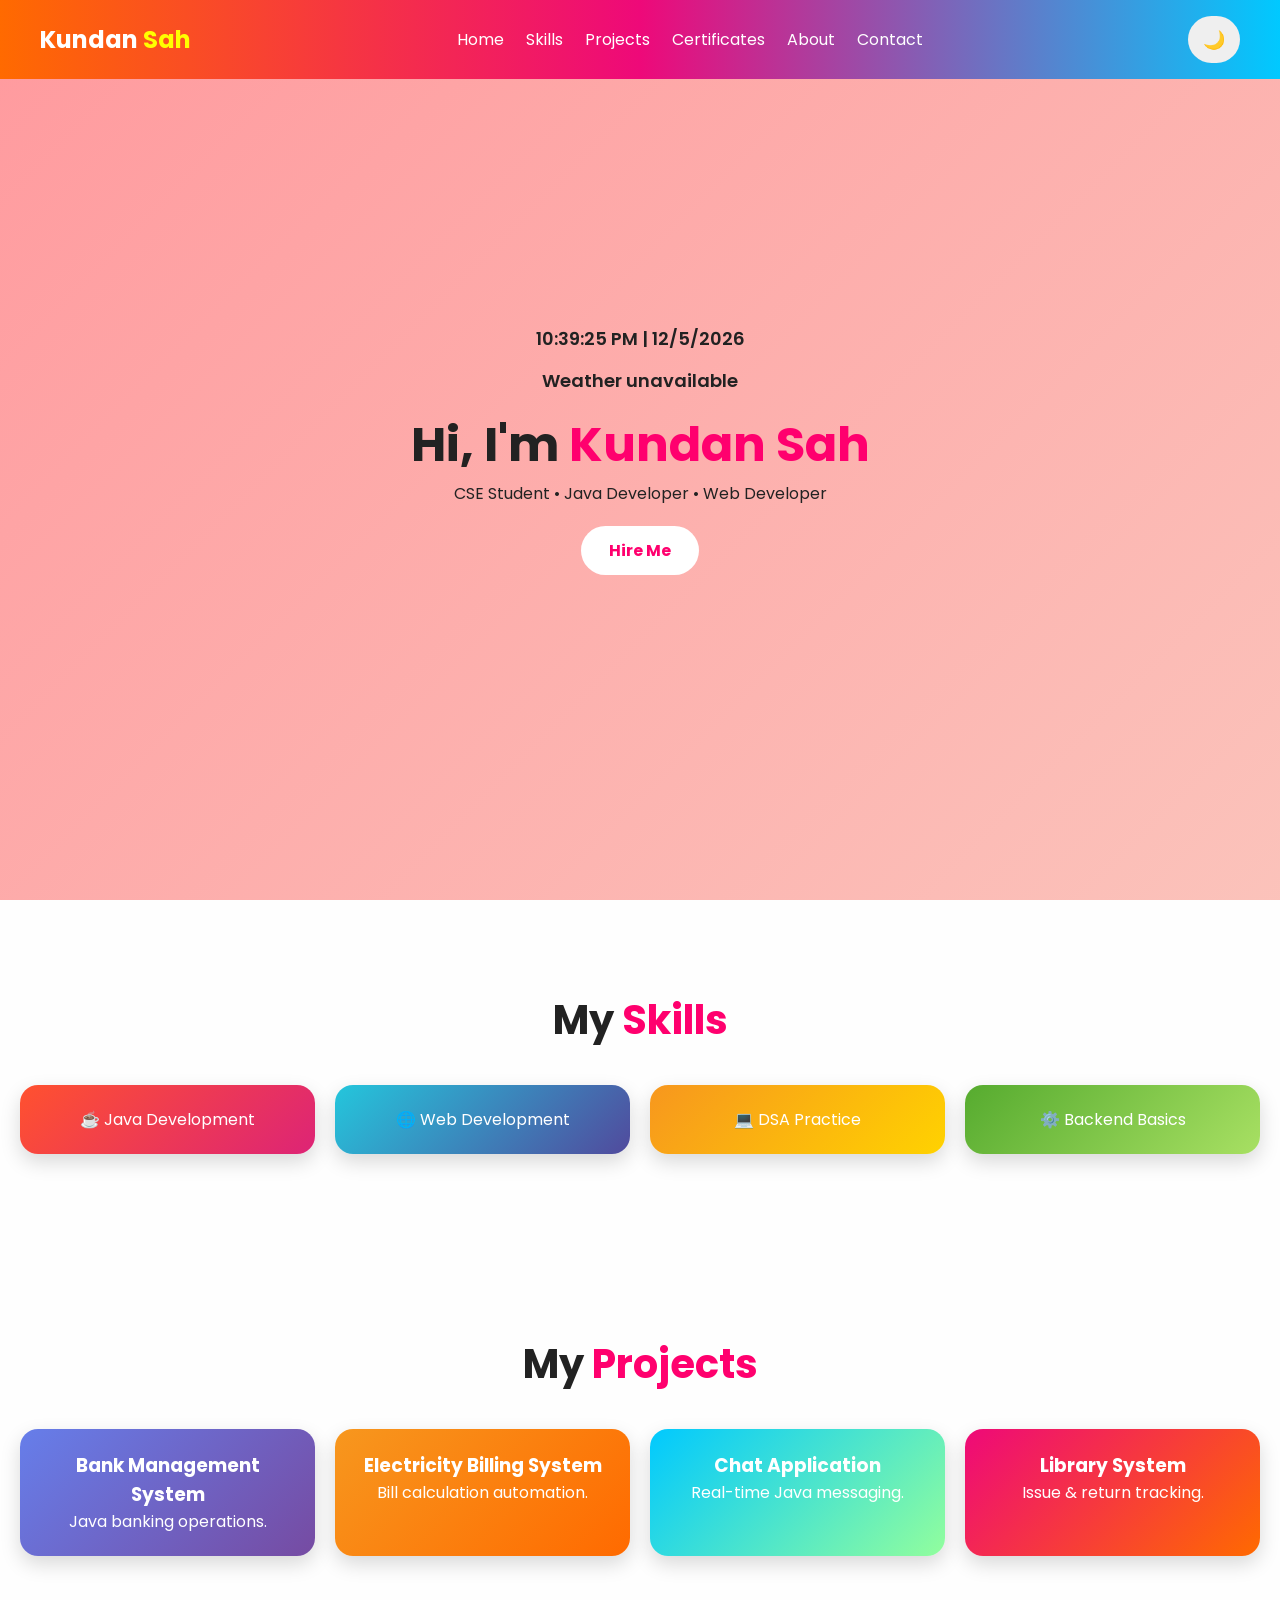
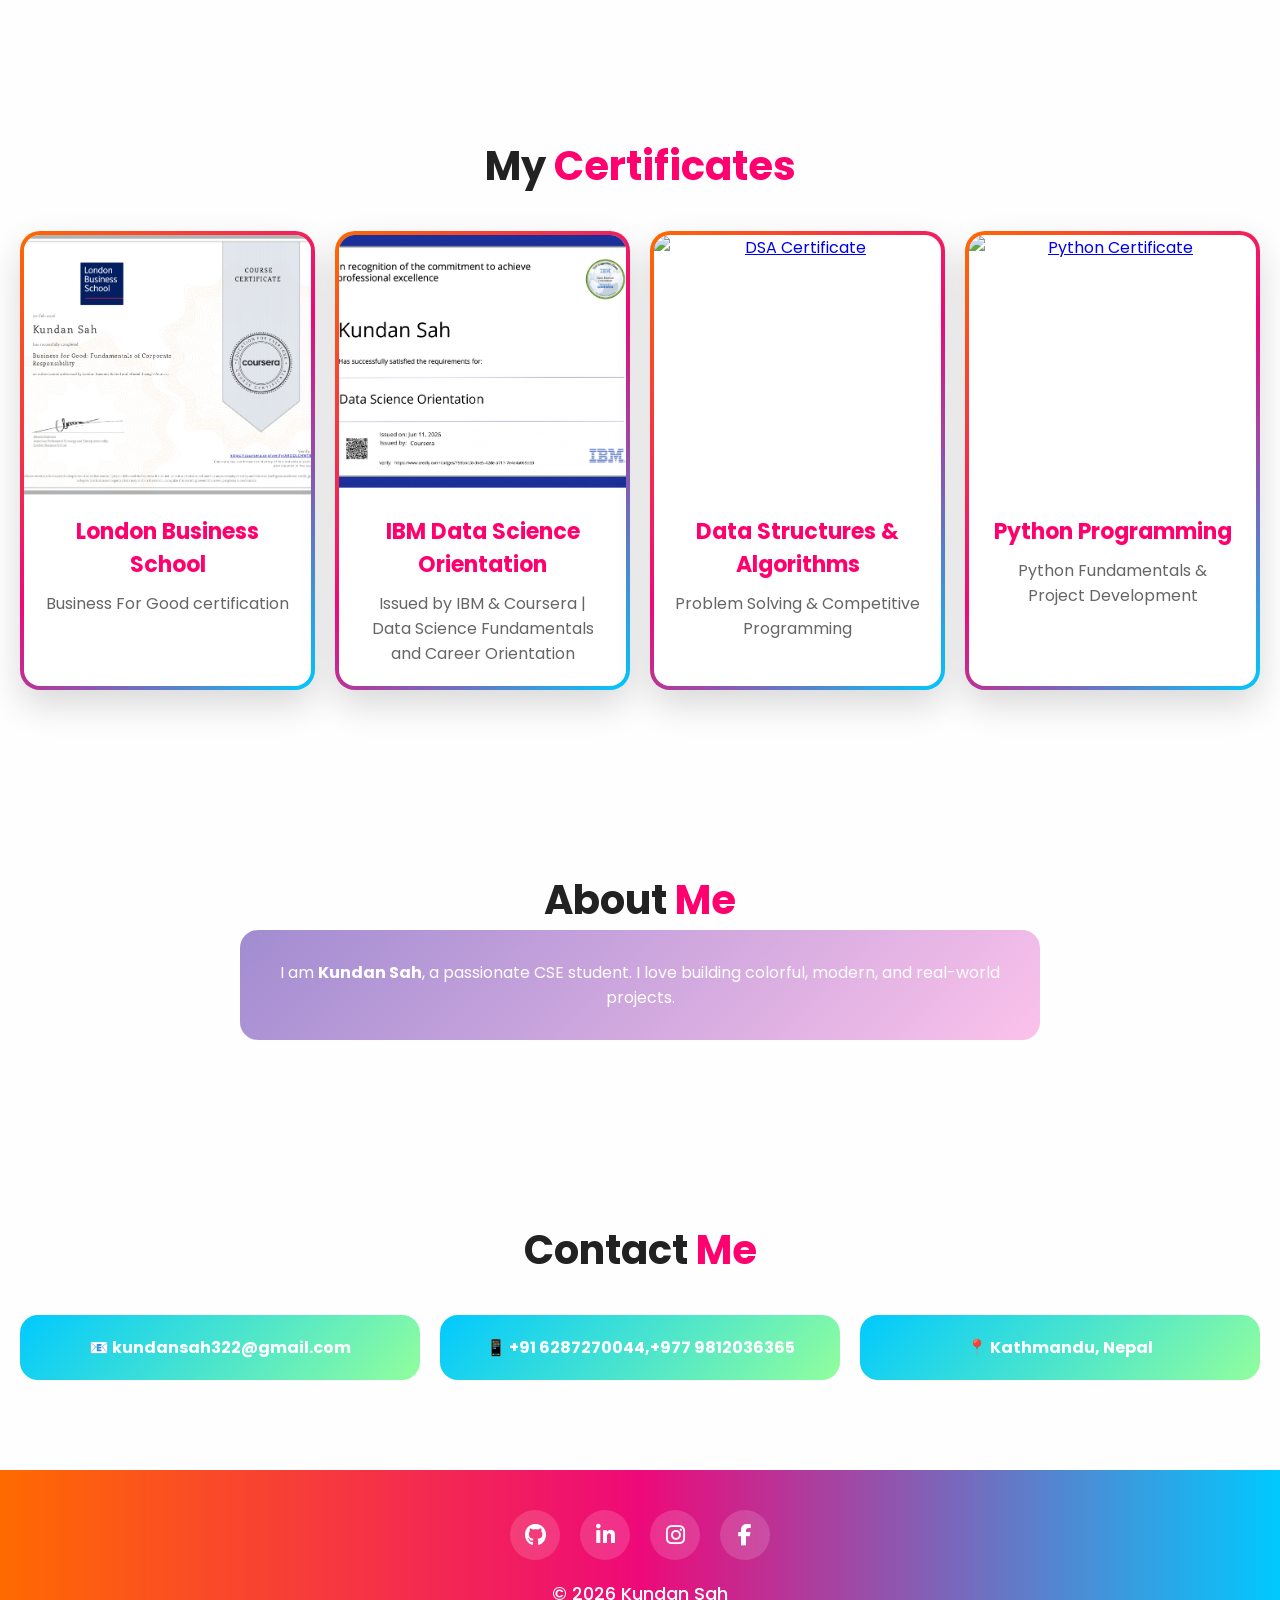
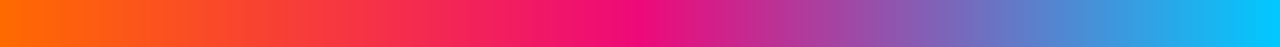
==== index.html @ c975c967 "Update index.html" ====
<!DOCTYPE html>
<html lang="en">
<head>
   <link rel="stylesheet"
href="https://cdnjs.cloudflare.com/ajax/libs/font-awesome/6.5.1/css/all.min.css">
<title>Kundan Sah | Portfolio</title>

<link rel="stylesheet" href="style.css">

<link href="https://fonts.googleapis.com/css2?family=Poppins:wght@300;400;600;700&display=swap" rel="stylesheet">
</head>

<body>

<header>

<nav>

<div class="logo">
Kundan <span>Sah</span>
</div>

<ul>

<li><a href="#home">Home</a></li>
<li><a href="#skills">Skills</a></li>
<li><a href="#projects">Projects</a></li>
<li><a href="#certificates">Certificates</a></li>
<li><a href="#about">About</a></li>
<li><a href="#contact">Contact</a></li>

</ul>

<button id="themeToggle">🌙</button>

</nav>

</header>

<section class="hero" id="home">

<div class="hero-box">

<p id="clock"></p>

<p id="weather">Loading weather...</p>

<h1>Hi, I'm <span>Kundan Sah</span></h1>

<p>CSE Student • Java Developer • Web Developer</p>

<a href="#contact" class="btn">Hire Me</a>

</div>

</section>

<section id="skills">

<h2 class="title">
My <span>Skills</span>
</h2>

<div class="grid">

<div class="card c1">
☕ Java Development
</div>

<div class="card c2">
🌐 Web Development
</div>

<div class="card c3">
💻 DSA Practice
</div>

<div class="card c4">
⚙️ Backend Basics
</div>

</div>

</section>

<section id="projects">

<h2 class="title">
My <span>Projects</span>
</h2>

<div class="grid">

<div class="card p1">
<h3>Bank Management System</h3>
<p>Java banking operations.</p>
</div>

<div class="card p2">
<h3>Electricity Billing System</h3>
<p>Bill calculation automation.</p>
</div>

<div class="card p3">
<h3>Chat Application</h3>
<p>Real-time Java messaging.</p>
</div>

<div class="card p4">
<h3>Library System</h3>
<p>Issue & return tracking.</p>
</div>

</div>

</section>
<!-- CERTIFICATES -->

<section id="certificates">

    <h2 class="title">
        My <span>Certificates</span>
    </h2>

    <div class="grid">

        <div class="certificate-card">
            <a href="Business.jpg" target="_blank">
                <img src="Business.jpg" alt="Coursera Certificate">
            </a>

            <div class="certificate-info">
                <h3>London Business School</h3>
                <p>Business For Good certification</p>
            </div>
        </div>

       <div class="certificate-card">
    <a href="IBMDesign.jpg" target="_blank">
        <img src="IBMDesign.jpg" alt="IBM Data Science Orientation Certificate">
    </a>

    <div class="certificate-info">
        <h3>IBM Data Science Orientation</h3>
        <p>Issued by IBM & Coursera | Data Science Fundamentals and Career Orientation</p>
    </div>
</div>

        <div class="certificate-card">
            <a href="images/dsa-certificate.jpg" target="_blank">
                <img src="images/dsa-certificate.jpg" alt="DSA Certificate">
            </a>

            <div class="certificate-info">
                <h3>Data Structures & Algorithms</h3>
                <p>Problem Solving & Competitive Programming</p>
            </div>
        </div>

        <div class="certificate-card">
            <a href="images/python-certificate.jpg" target="_blank">
                <img src="images/python-certificate.jpg" alt="Python Certificate">
            </a>

            <div class="certificate-info">
                <h3>Python Programming</h3>
                <p>Python Fundamentals & Project Development</p>
            </div>
        </div>

    </div>

</section>

<section id="about">

<h2 class="title">
About <span>Me</span>
</h2>

<div class="about-box">

<p>

I am <b>Kundan Sah</b>, a passionate CSE student.

I love building colorful, modern, and real-world projects.

</p>

</div>

</section>

<section id="contact">

<h2 class="title">
Contact <span>Me</span>
</h2>

<div class="grid">

<div class="contact">
📧 kundansah322@gmail.com
</div>

<div class="contact">
📱 +91 6287270044,+977 9812036365
</div>

<div class="contact">
📍 Kathmandu, Nepal
</div>

</div>

</section>
<footer>

    <div class="footer-social">

        <a href="https://github.com/kundansah322" target="_blank">
            <i class="fab fa-github"></i>
        </a>

        <a href="https://www.linkedin.com/in/kundan-sah-74170b344?utm_source=share_via&utm_content=profile&utm_medium=member_android" target="_blank">
            <i class="fab fa-linkedin-in"></i>
        </a>

        <a href="https://www.instagram.com/kundan.sahh?igsh=MWd3ZDlkMjM3ejlvdg==" target="_blank">
            <i class="fab fa-instagram"></i>
        </a>

        <a href="https://www.facebook.com/share/1CZFePq1vY/" target="_blank">
            <i class="fab fa-facebook-f"></i>
        </a>

    </div>

    <p>© 2026 Kundan Sah</p>

</footer>

<script src="script.js"></script>

</body>
</html>
---- style.css ----
*{
margin:0;
padding:0;
box-sizing:border-box;
font-family:'Poppins',sans-serif;
}

body{
background:#fefefe;
color:#222;
transition:.4s;
}

/* DARK MODE */

body.dark{

background:#121212;
color:white;

}

/* NAV */

header{

position:fixed;
width:100%;
z-index:1000;

background:linear-gradient(90deg,#ff6a00,#ee0979,#00c9ff);

}

nav{

display:flex;
justify-content:space-between;
align-items:center;
padding:16px 40px;

}

.logo{

color:white;
font-size:24px;
font-weight:700;

}

.logo span{

color:yellow;

}

nav ul{

display:flex;
list-style:none;
gap:22px;

}

nav a{

color:white;
text-decoration:none;

}

#themeToggle{

padding:10px 15px;
border:none;
border-radius:30px;
cursor:pointer;
font-size:18px;

}

/* HERO */

.hero{

height:100vh;

display:flex;
justify-content:center;
align-items:center;
text-align:center;

background:linear-gradient(
135deg,
#ff9a9e,
#fad0c4,
#a1c4fd,
#c2e9fb
);

background-size:400% 400%;

animation:gradient 8s ease infinite;

}

@keyframes gradient{

0%{background-position:0% 50%;}
50%{background-position:100% 50%;}
100%{background-position:0% 50%;}

}

.hero-box h1{

font-size:3rem;

}

.hero-box span{

color:#ff006e;

}

#clock,#weather{

font-size:18px;
margin-bottom:15px;
font-weight:600;

}

.btn{

display:inline-block;

margin-top:20px;

padding:12px 28px;

background:white;

color:#ff006e;

border-radius:40px;

text-decoration:none;

font-weight:700;

}

/* SECTIONS */

section{

padding:90px 20px;
text-align:center;

}

.title{

font-size:2.5rem;

}

.title span{

color:#ff006e;

}

/* GRID */

.grid{

display:grid;

grid-template-columns:
repeat(auto-fit,minmax(220px,1fr));

gap:20px;

margin-top:35px;

}

.card{

padding:22px;

border-radius:18px;

color:white;

transition:.3s;

box-shadow:0 8px 20px rgba(0,0,0,.15);

}

.card:hover{

transform:translateY(-10px);

}

/* COLORS */

.c1{
background:linear-gradient(135deg,#ff512f,#dd2476);
}

.c2{
background:linear-gradient(135deg,#24c6dc,#514a9d);
}

.c3{
background:linear-gradient(135deg,#f7971e,#ffd200);
}

.c4{
background:linear-gradient(135deg,#56ab2f,#a8e063);
}

.p1{
background:linear-gradient(135deg,#667eea,#764ba2);
}

.p2{
background:linear-gradient(135deg,#f7971e,#ff6a00);
}

.p3{
background:linear-gradient(135deg,#00c9ff,#92fe9d);
}

.p4{
background:linear-gradient(135deg,#ee0979,#ff6a00);
}

.about-box{

background:linear-gradient(135deg,#a18cd1,#fbc2eb);

padding:30px;

border-radius:18px;

max-width:800px;

margin:auto;

color:white;

}

.contact{

background:linear-gradient(135deg,#00c9ff,#92fe9d);

padding:20px;

border-radius:18px;

color:white;

font-weight:700;

}

footer{

background:linear-gradient(90deg,#ff6a00,#ee0979,#00c9ff);

padding:22px;

color:white;

}
.social-links{
    display:flex;
    justify-content:center;
    align-items:center;
    gap:20px;
    margin-top:40px;
}

.social-links a{
    width:60px;
    height:60px;
    border-radius:50%;
    display:flex;
    align-items:center;
    justify-content:center;
    text-decoration:none;
    color:white;
    font-size:24px;
    transition:0.4s;
    box-shadow:0 5px 15px rgba(0,0,0,0.2);
}

.github{
    background:#24292e;
}

.linkedin{
    background:#0077b5;
}

.instagram{
    background:linear-gradient(
    45deg,
    #f09433,
    #e6683c,
    #dc2743,
    #cc2366,
    #bc1888
    );
}

.facebook{
    background:#1877f2;
}

.social-links a:hover{
    transform:translateY(-8px) scale(1.1);
    box-shadow:0 10px 25px rgba(0,0,0,0.3);
}footer{
    background:linear-gradient(
    90deg,
    #ff6a00,
    #ee0979,
    #00c9ff
    );

    padding:40px 20px;
    text-align:center;
    color:white;
}

.footer-social{
    display:flex;
    justify-content:center;
    align-items:center;
    gap:20px;
    margin-bottom:20px;
}

.footer-social a{
    width:50px;
    height:50px;
    border-radius:50%;
    background:rgba(255,255,255,0.15);

    display:flex;
    justify-content:center;
    align-items:center;

    color:white;
    font-size:22px;
    text-decoration:none;

    transition:0.4s ease;
}

.footer-social a:hover{
    transform:translateY(-8px) scale(1.1);
    background:white;
    color:#ff006e;
}

footer p{
    font-size:18px;
    font-weight:500;
}/* CERTIFICATES */

/* CERTIFICATES */

.certificate-card{
    background:white;
    border-radius:20px;
    overflow:hidden;
    box-shadow:0 15px 35px rgba(0,0,0,0.15);
    transition:0.4s;
    border:4px solid transparent;
    background-image:
    linear-gradient(white,white),
    linear-gradient(135deg,#ff6a00,#ee0979,#00c9ff);
    background-origin:border-box;
    background-clip:padding-box,border-box;
}

body.dark .certificate-card{
    background:#1e1e1e;
}

.certificate-card:hover{
    transform:translateY(-12px) scale(1.02);
    box-shadow:0 25px 50px rgba(0,0,0,0.25);
}

.certificate-card img{
    width:100%;
    height:260px;
    object-fit:cover;
    display:block;
    transition:.4s;
}

.certificate-card:hover img{
    transform:scale(1.05);
}

.certificate-info{
    padding:20px;
    text-align:center;
}

.certificate-info h3{
    color:#ff006e;
    margin-bottom:10px;
    font-size:22px;
}

.certificate-info p{
    color:#666;
}

body.dark .certificate-info p{
    color:#ddd;
}
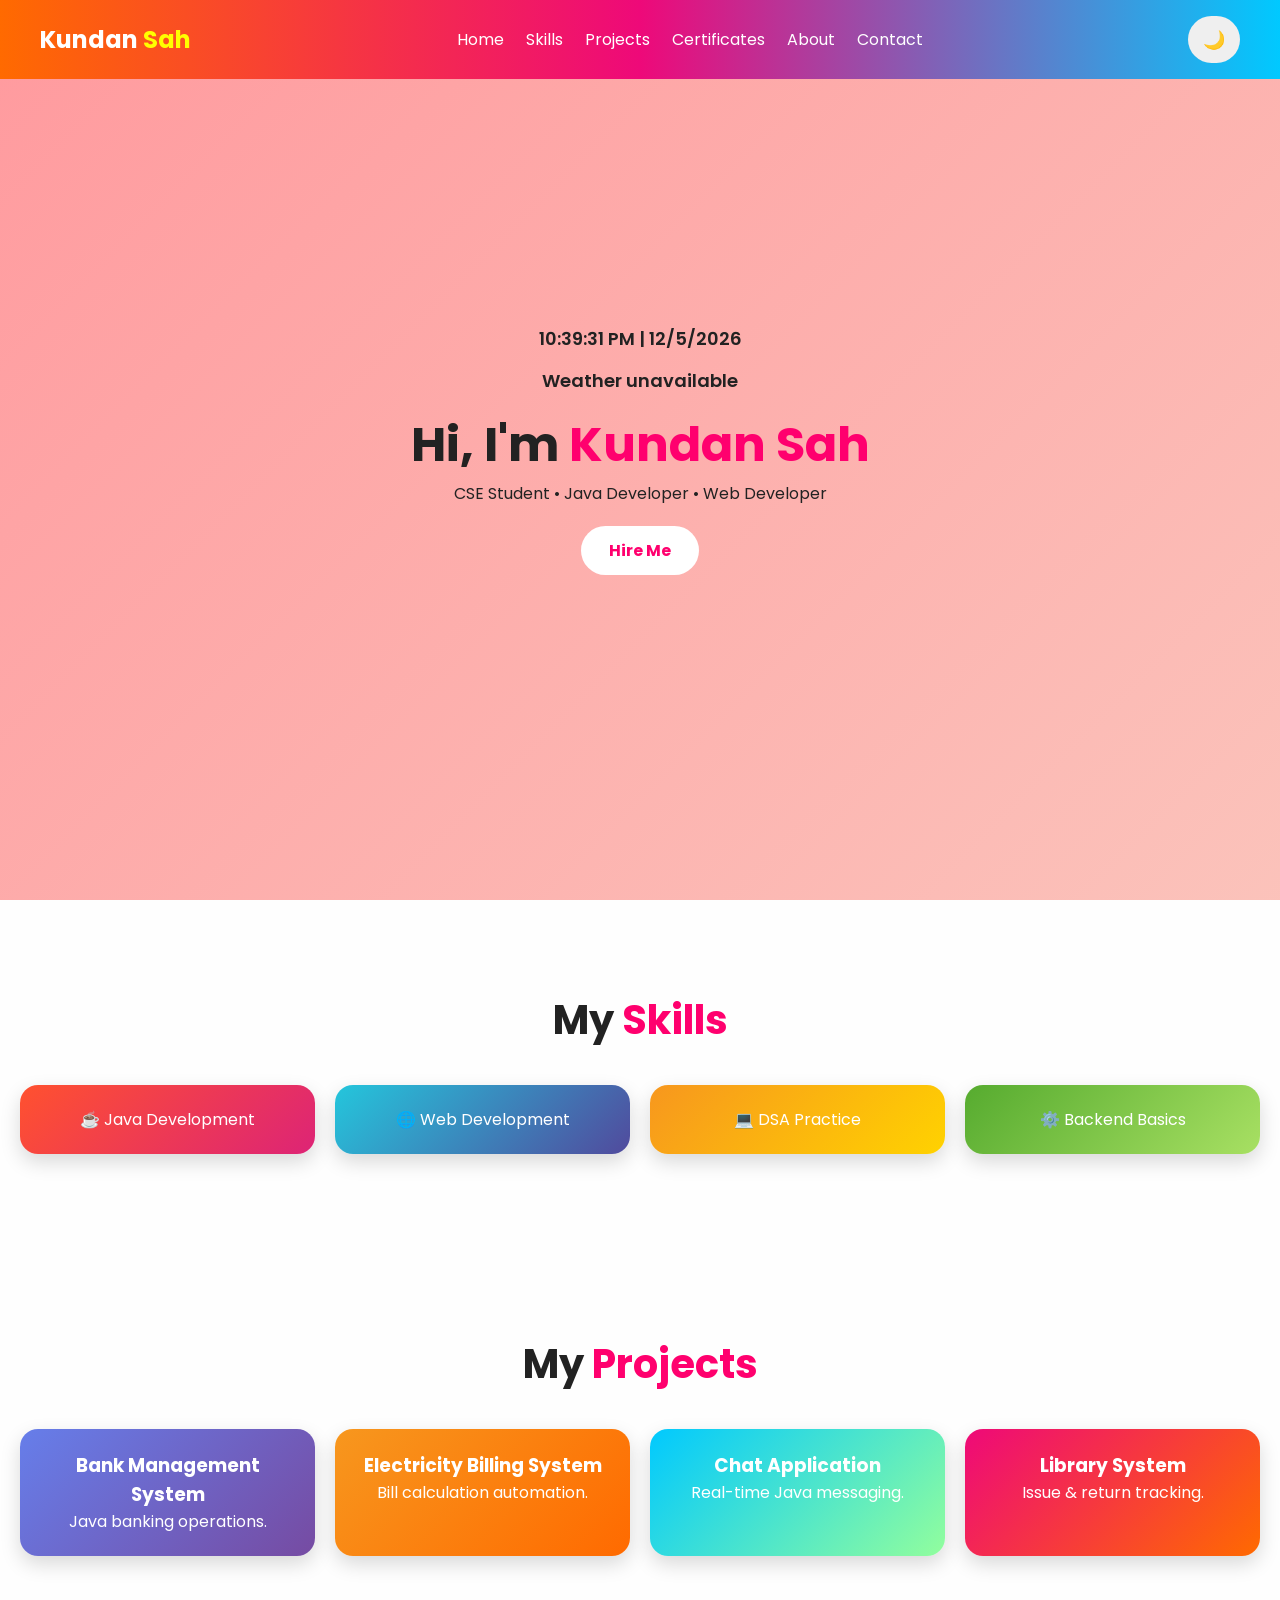
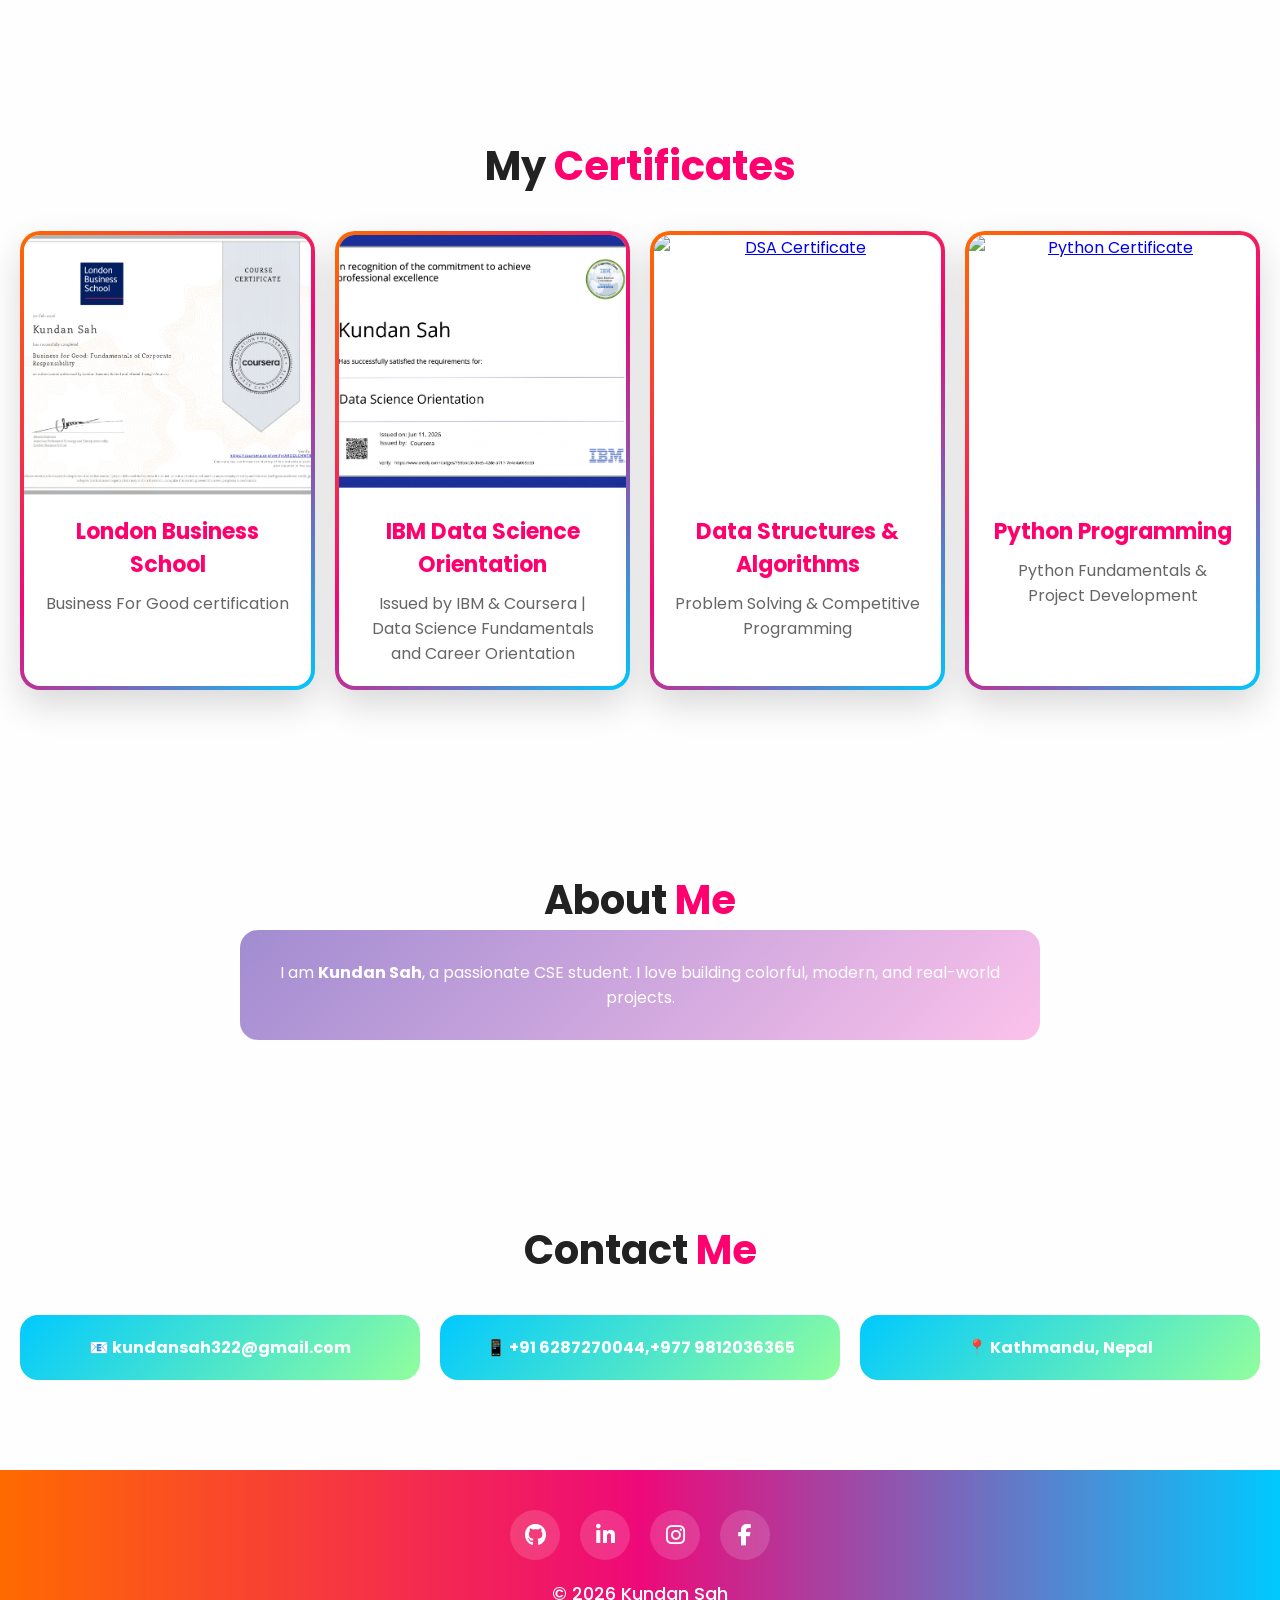
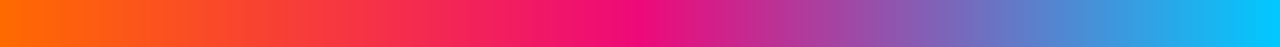
==== commit f62922f2: "Update index.html" ====
--- a/index.html
+++ b/index.html
@@ -219,7 +219,7 @@
 
     <div class="footer-social">
 
-        <a href="https://github.com/kundansah322" target="_blank">
+        <a href="https://github.com/" target="_blank">
             <i class="fab fa-github"></i>
         </a>
 
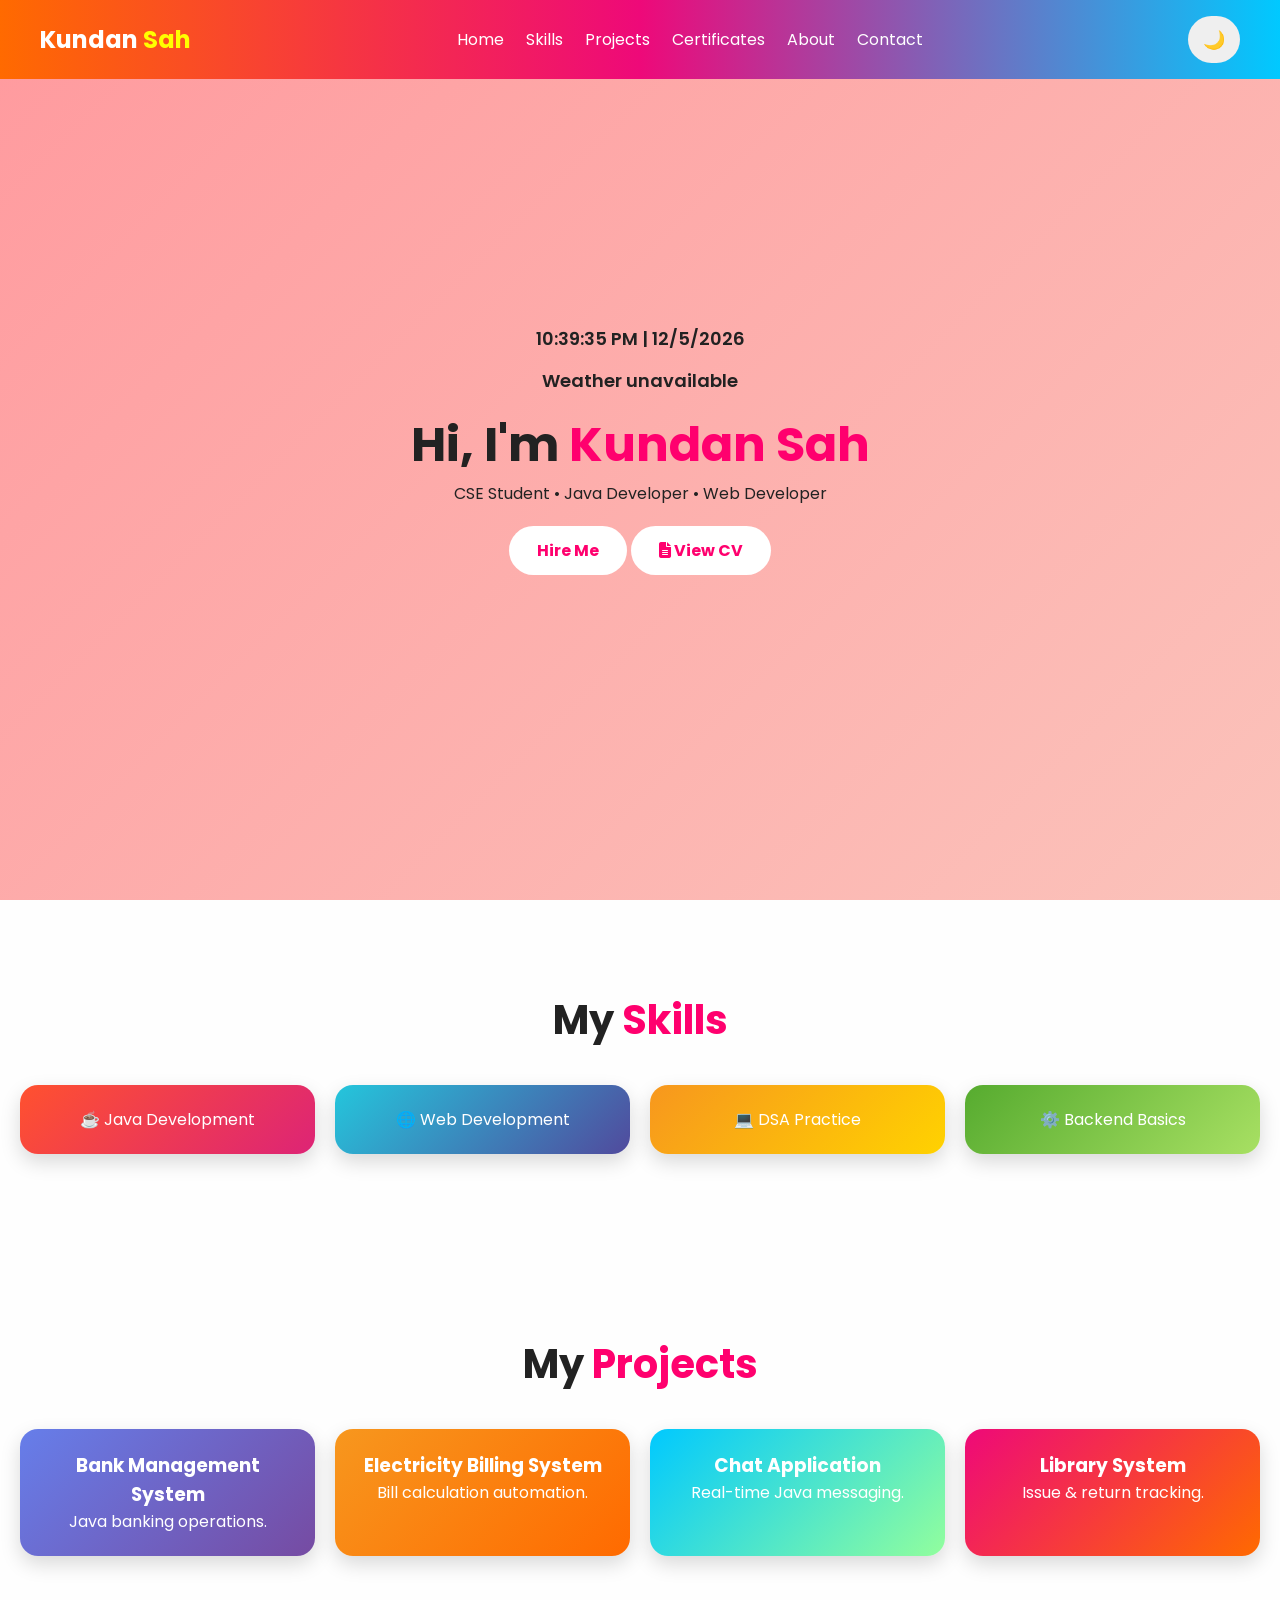
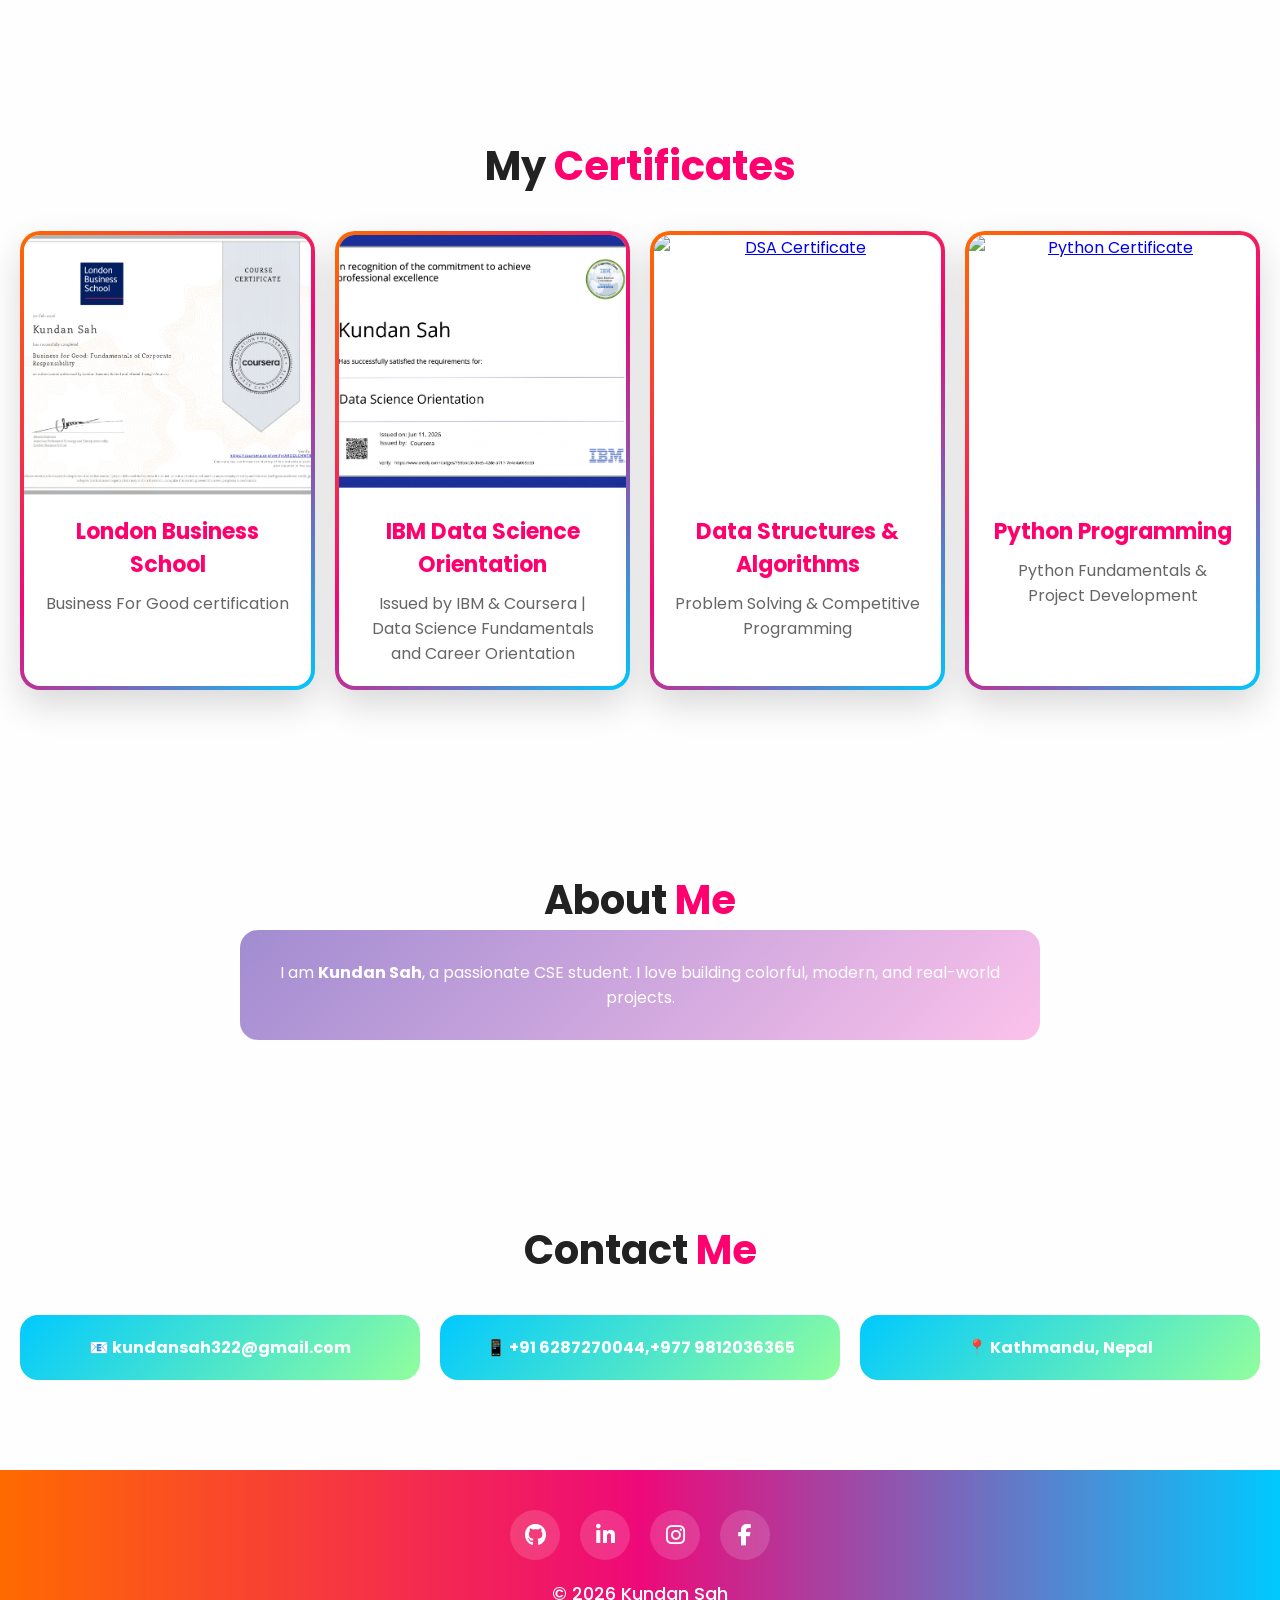
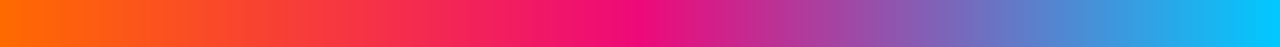
==== commit 2d92272f: "Update index.html" ====
--- a/index.html
+++ b/index.html
@@ -49,7 +49,13 @@
 
 <p>CSE Student • Java Developer • Web Developer</p>
 
-<a href="#contact" class="btn">Hire Me</a>
+<div class="hero-buttons">
+    <a href="#contact" class="btn">Hire Me</a>
+
+    <a href="Kundan_Sah_CV.pdf" target="_blank" class="btn btn-outline">
+        <i class="fas fa-file-alt"></i> View CV
+    </a>
+</div>
 
 </div>
 
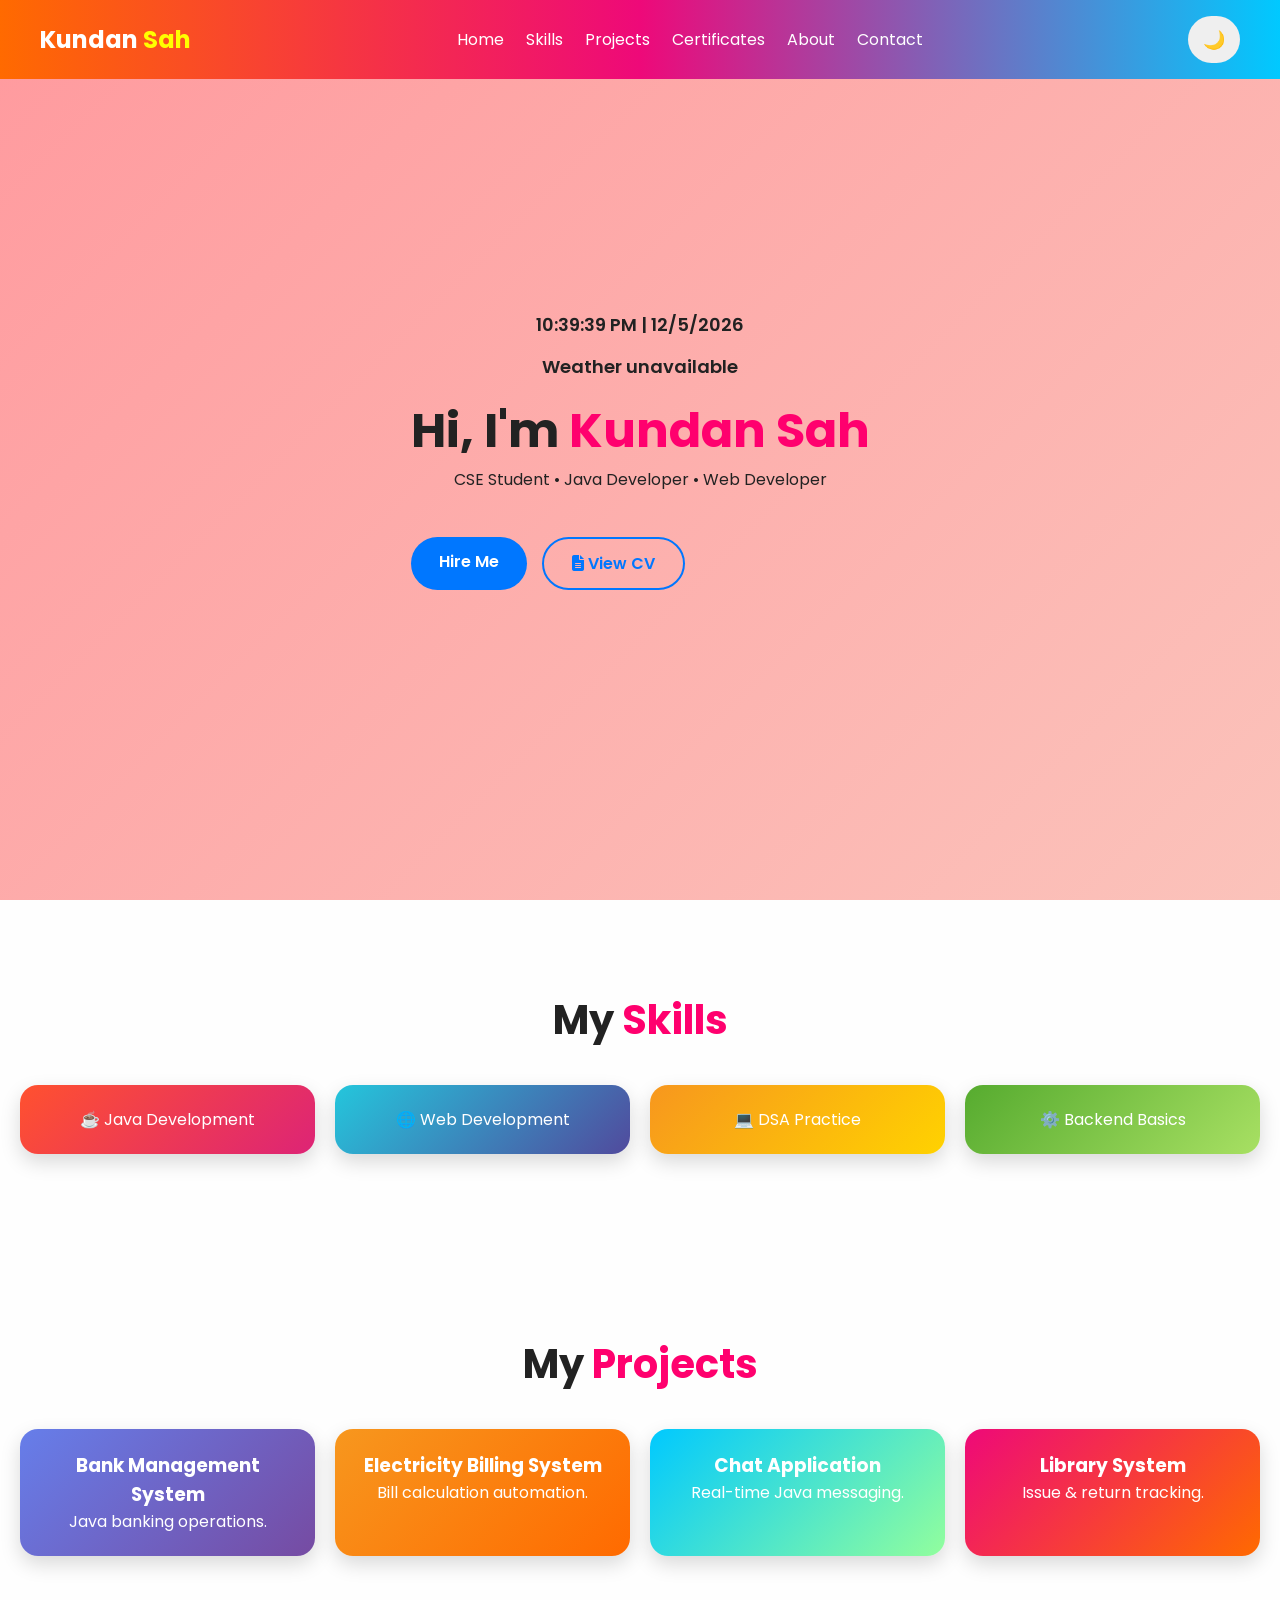
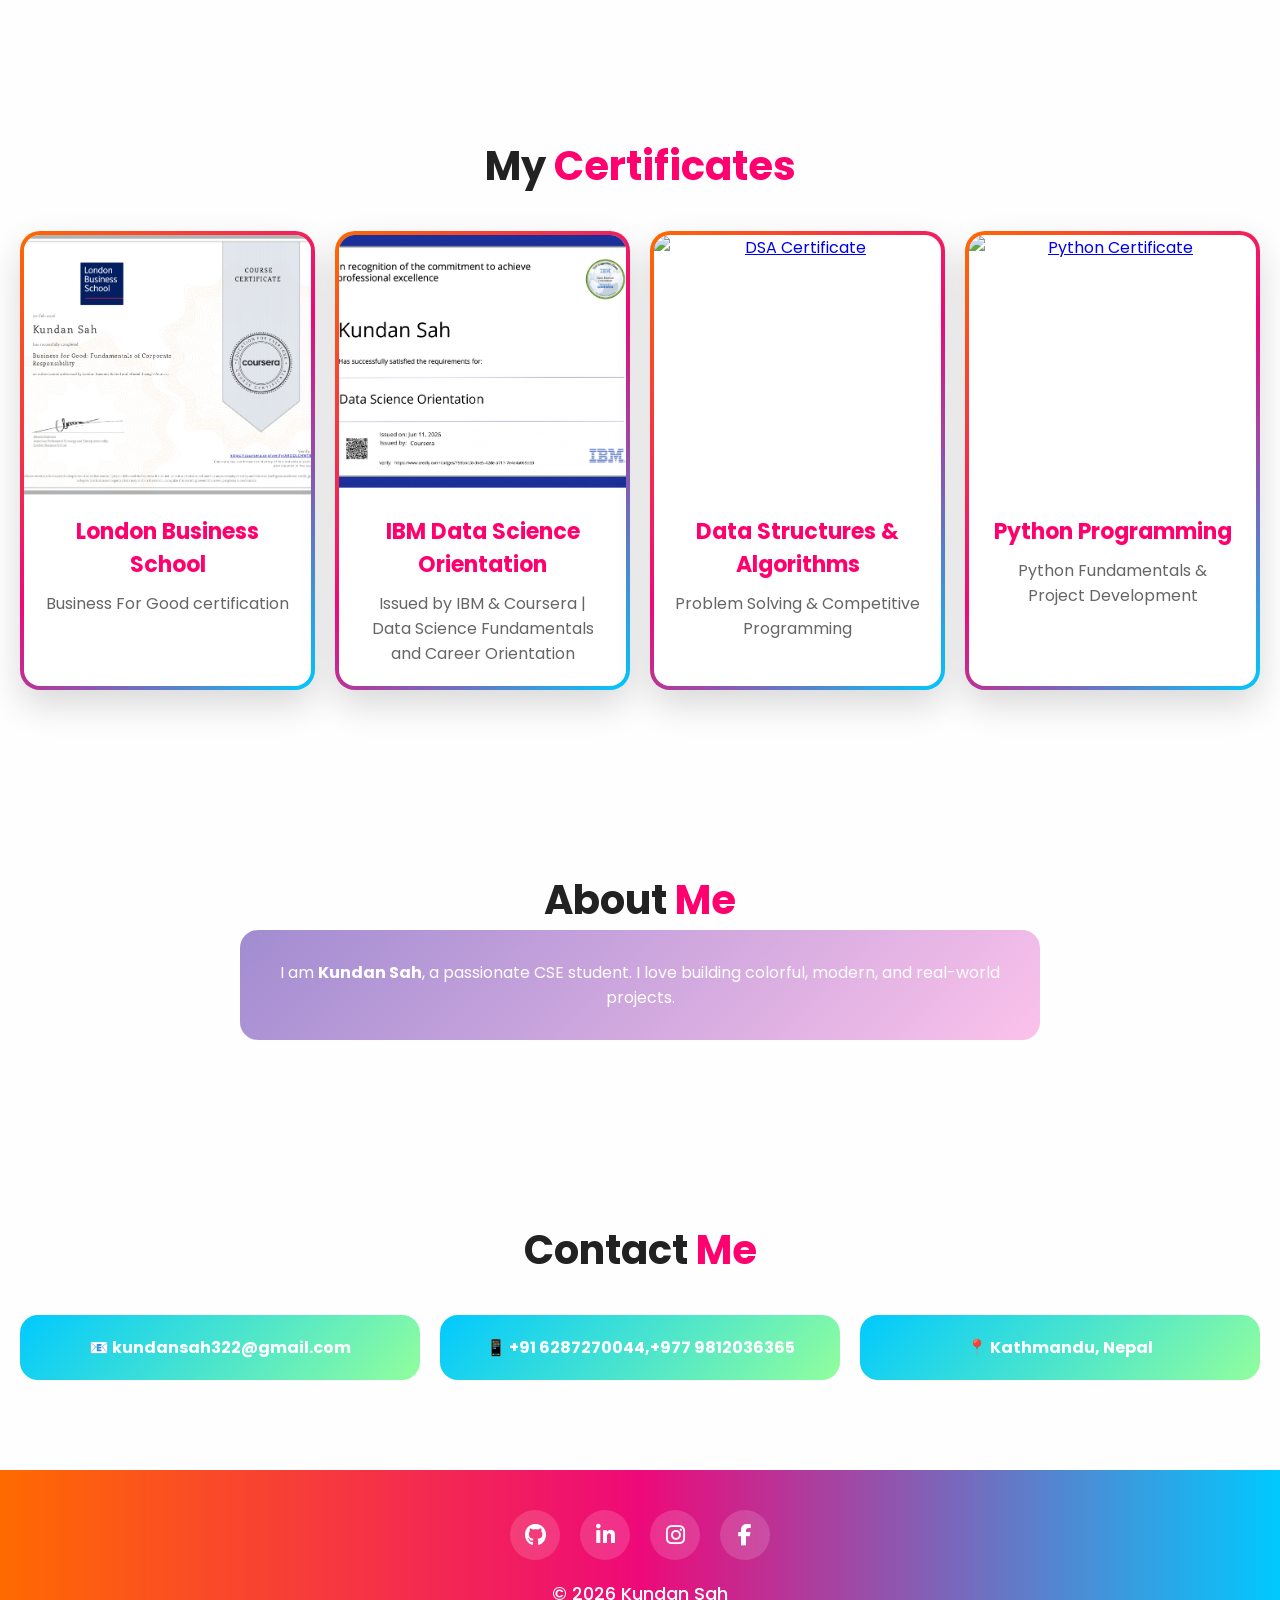
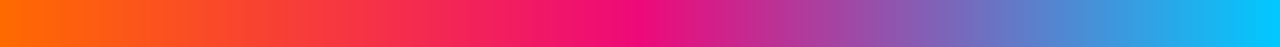
==== commit c5eb9a16: "Update index.html" ====
--- a/index.html
+++ b/index.html
@@ -52,7 +52,7 @@
 <div class="hero-buttons">
     <a href="#contact" class="btn">Hire Me</a>
 
-    <a href="Kundan_Sah_CV.pdf" target="_blank" class="btn btn-outline">
+    <a href="cv.pdf" target="_blank" class="btn btn-outline">
         <i class="fas fa-file-alt"></i> View CV
     </a>
 </div>
--- a/style.css
+++ b/style.css
@@ -433,4 +433,48 @@
 
 body.dark .certificate-info p{
     color:#ddd;
-}
+}/* Hero Buttons */
+
+.hero-buttons{
+    display:flex;
+    gap:15px;
+    margin-top:25px;
+    flex-wrap:wrap;
+}
+
+.btn{
+    display:inline-block;
+    padding:12px 28px;
+    background:#0077ff;
+    color:#fff;
+    text-decoration:none;
+    border-radius:30px;
+    font-weight:600;
+    transition:.3s;
+}
+
+.btn:hover{
+    transform:translateY(-3px);
+    box-shadow:0 10px 20px rgba(0,0,0,.2);
+}
+
+.btn-outline{
+    background:transparent;
+    border:2px solid #0077ff;
+    color:#0077ff;
+}
+
+.btn-outline:hover{
+    background:#0077ff;
+    color:#fff;
+}
+
+body.dark .btn-outline{
+    border-color:#00c3ff;
+    color:#00c3ff;
+}
+
+body.dark .btn-outline:hover{
+    background:#00c3ff;
+    color:#121212;
+}
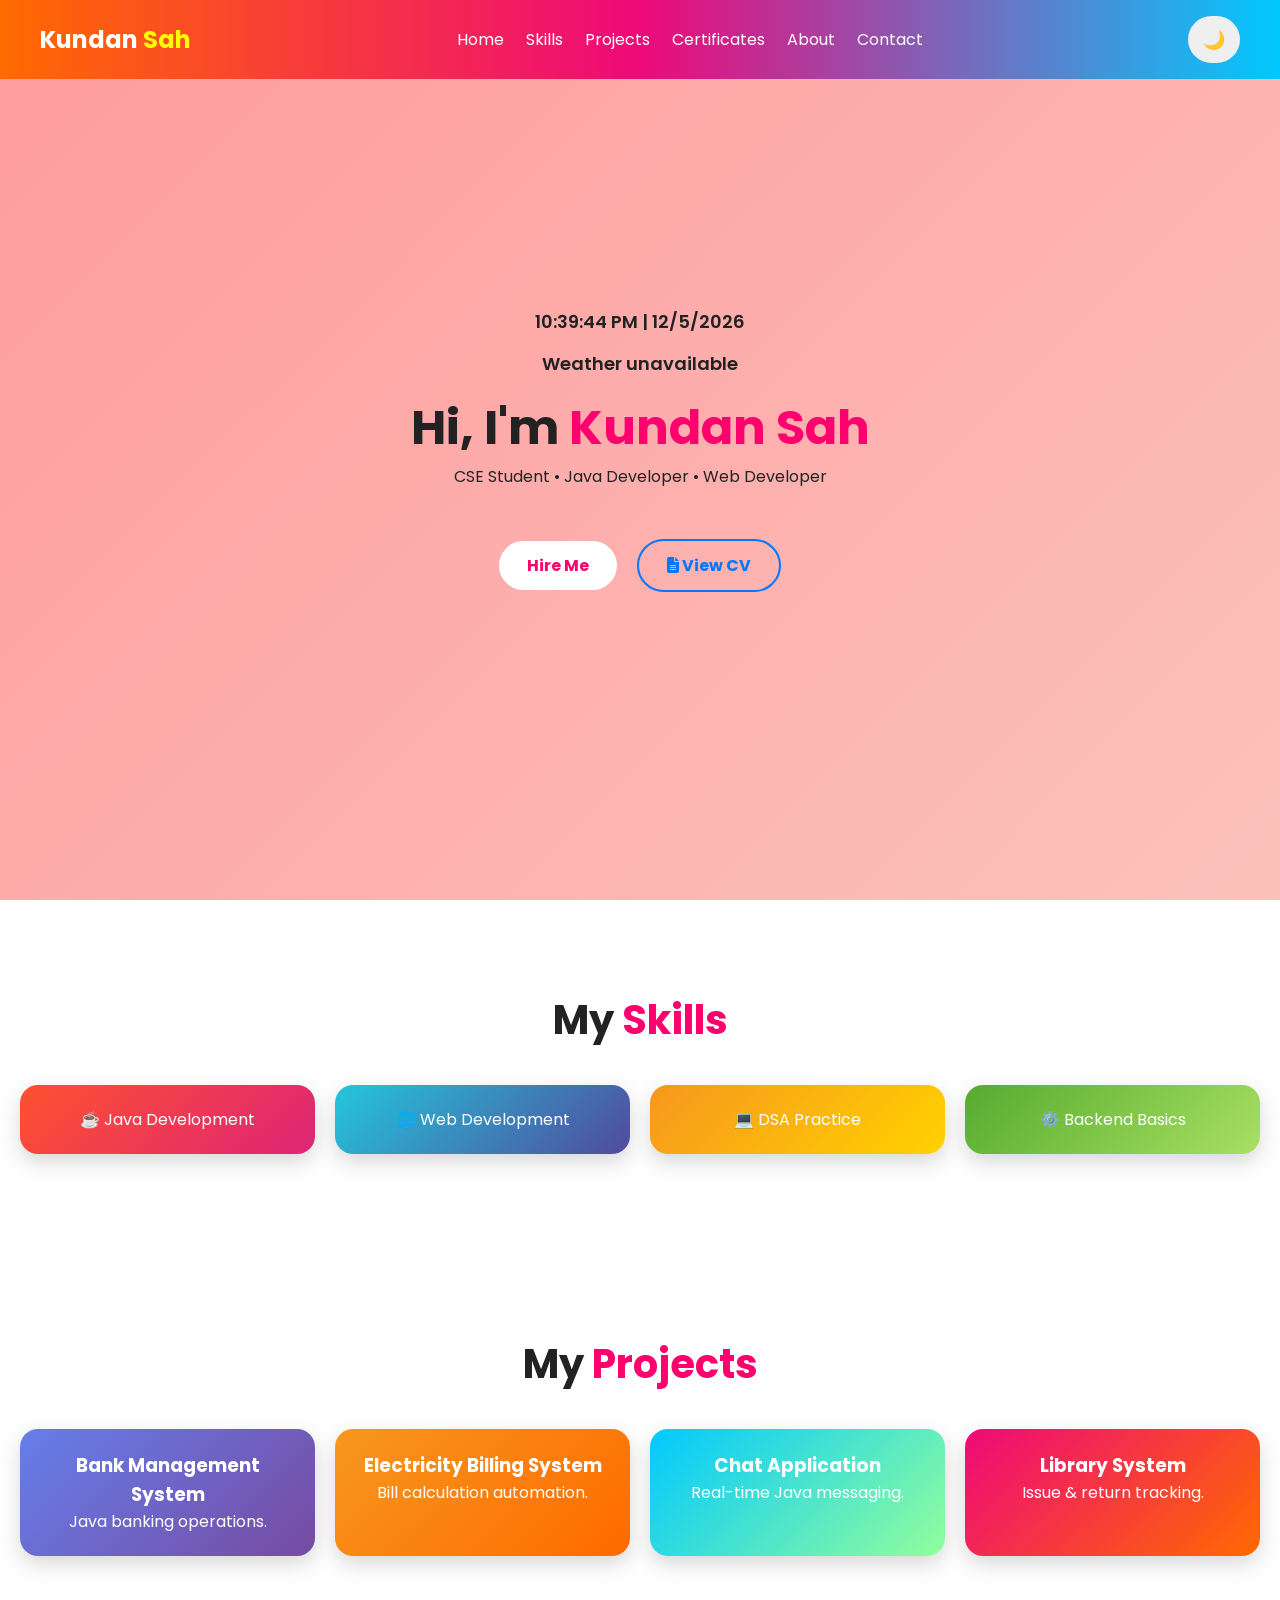
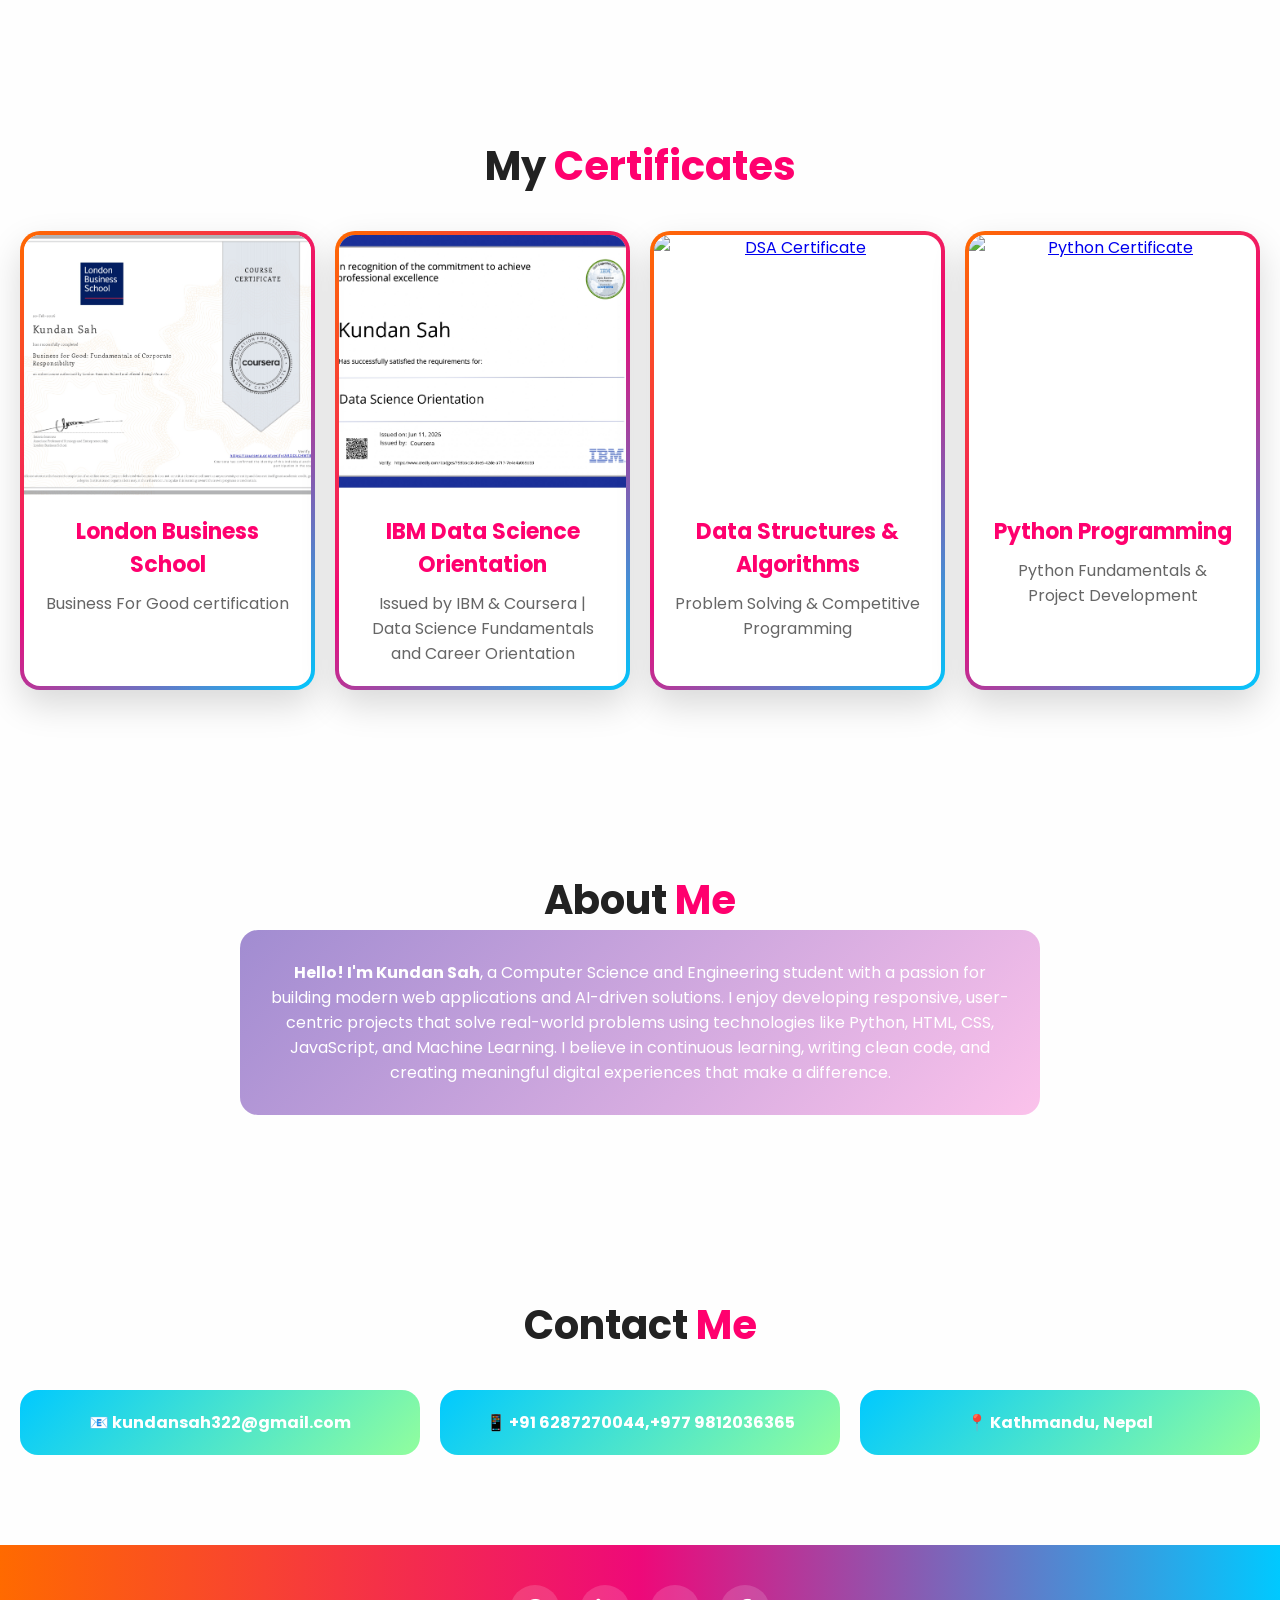
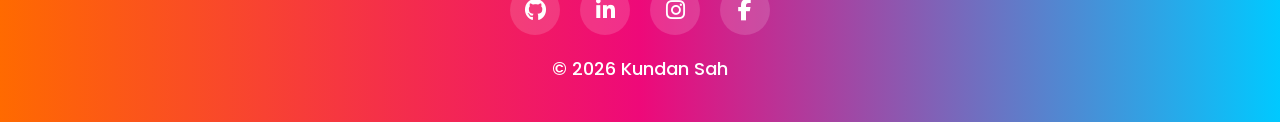
==== commit 4b685ed7: "Enhance about section and project details Updated the about section to provide a more detailed intro" ====
--- a/index.html
+++ b/index.html
@@ -188,9 +188,9 @@
 
 <p>
 
-I am <b>Kundan Sah</b>, a passionate CSE student.
-
-I love building colorful, modern, and real-world projects.
+<b>Hello! I'm Kundan Sah</b>, a Computer Science and Engineering student with a passion for building modern web applications and AI-driven solutions. I enjoy developing responsive, user-centric projects that solve real-world problems using technologies like Python, HTML, CSS, JavaScript, and Machine Learning. I believe in continuous learning, writing clean code, and creating meaningful digital experiences that make a difference.
+
+
 
 </p>
 
--- a/style.css
+++ b/style.css
@@ -433,13 +433,14 @@
 
 body.dark .certificate-info p{
     color:#ddd;
-}/* Hero Buttons */
-
-.hero-buttons{
-    display:flex;
-    gap:15px;
-    margin-top:25px;
-    flex-wrap:wrap;
+}.hero-buttons{
+    display: flex;
+    justify-content: center;   /* Centers buttons horizontally */
+    align-items: center;
+    gap: 20px;
+    margin-top: 30px;
+    flex-wrap: wrap;
+}
 }
 
 .btn{
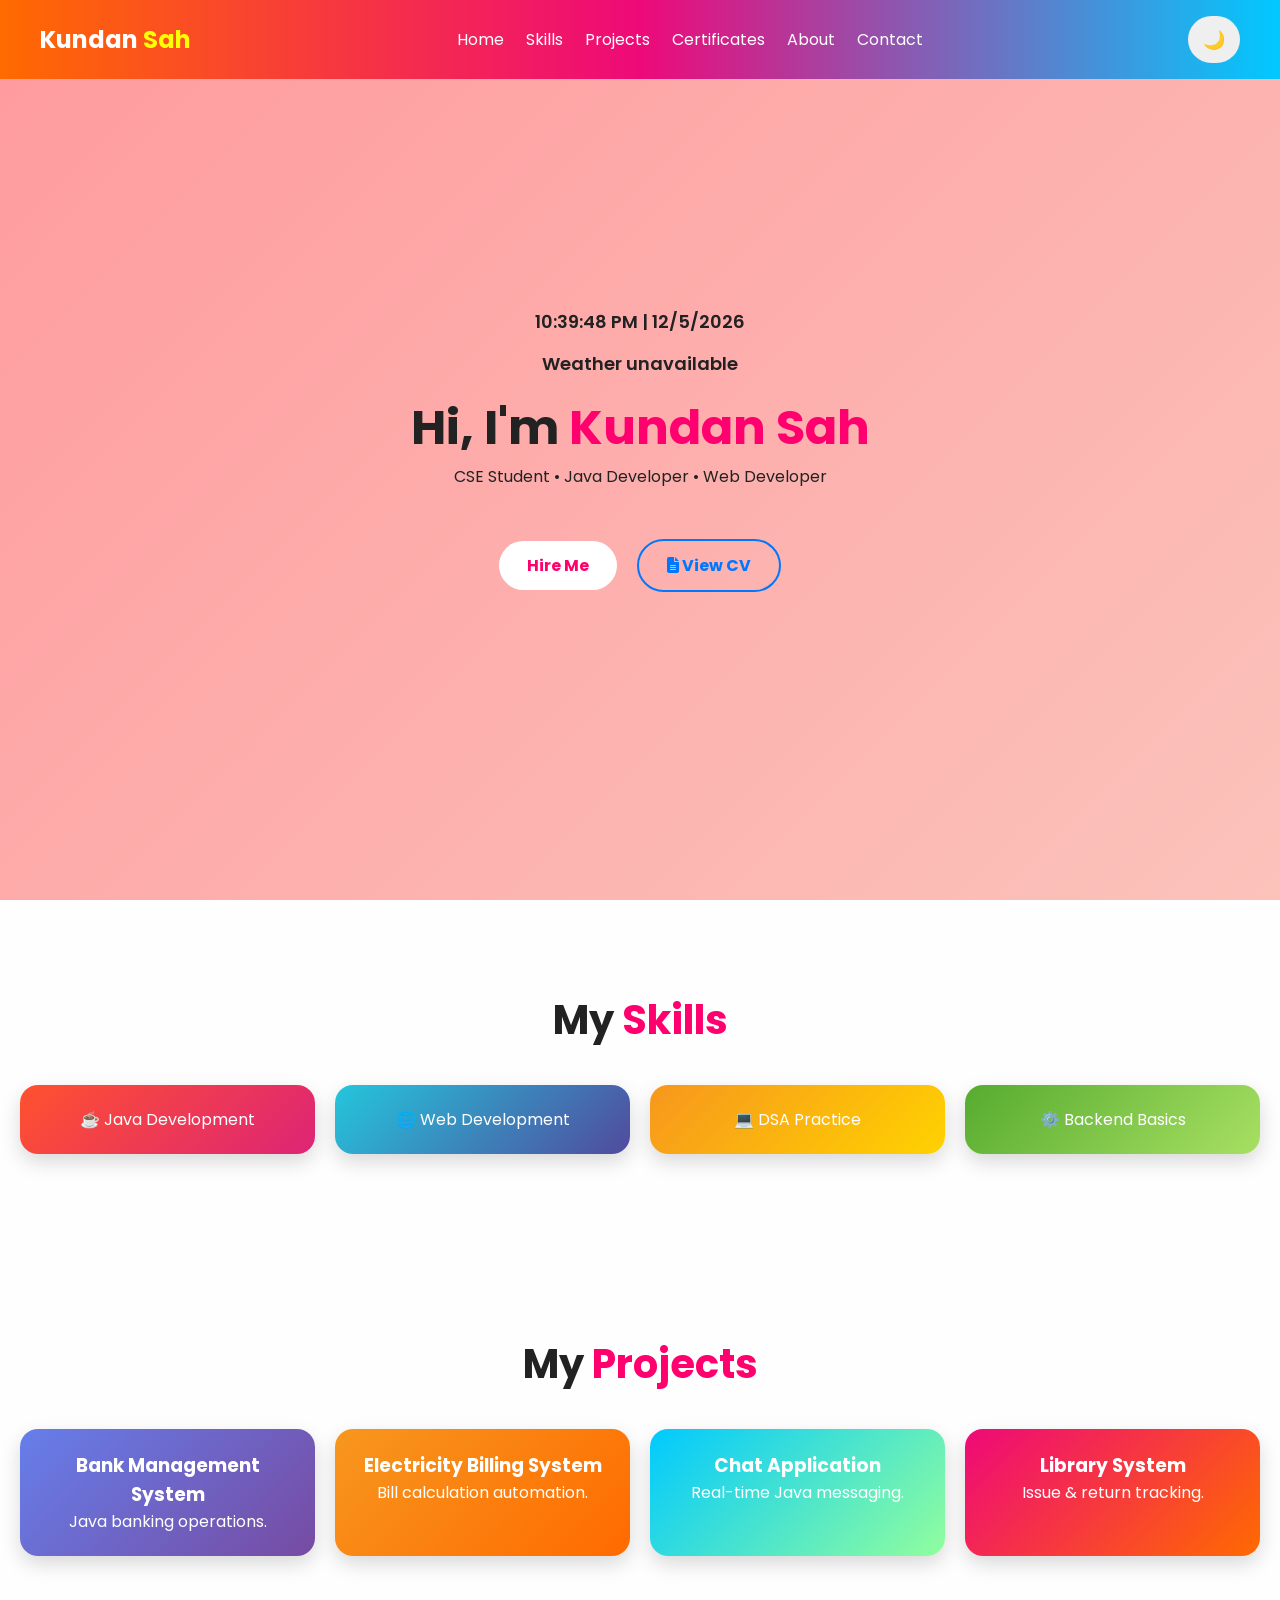
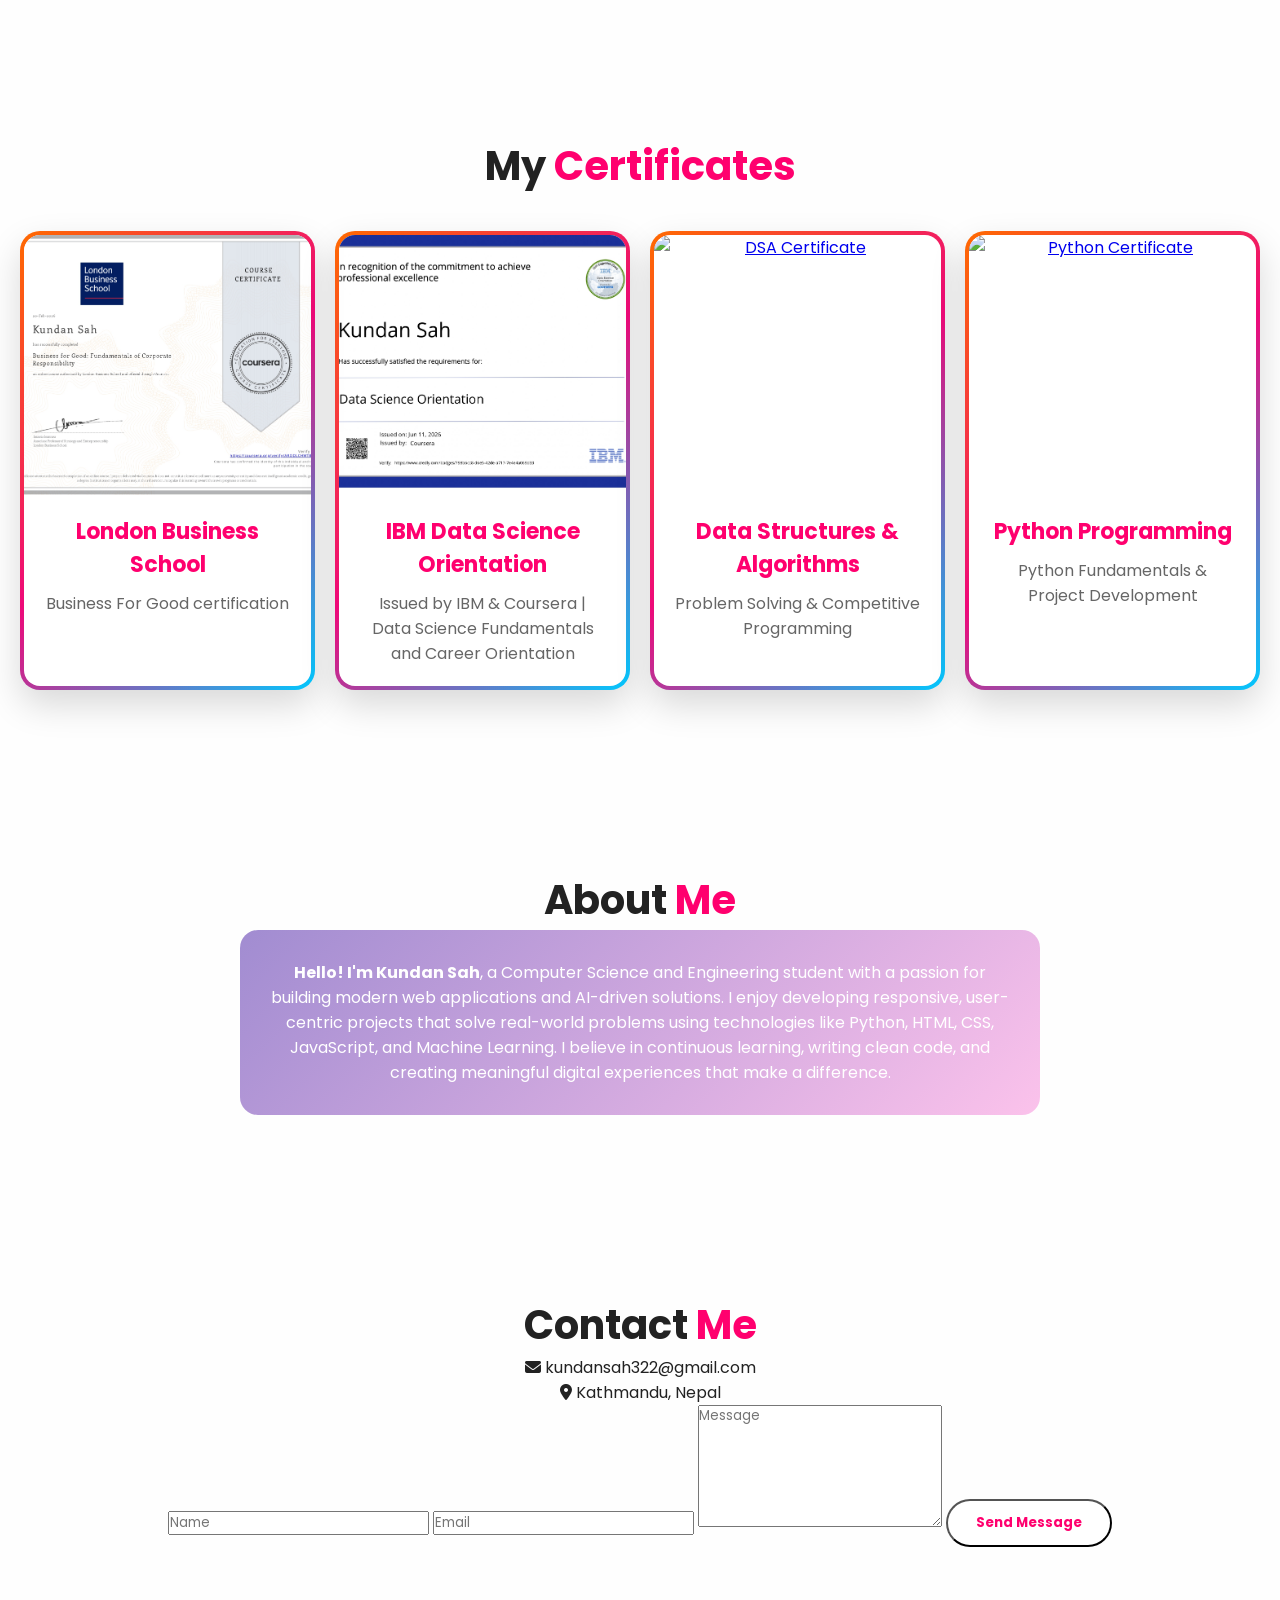
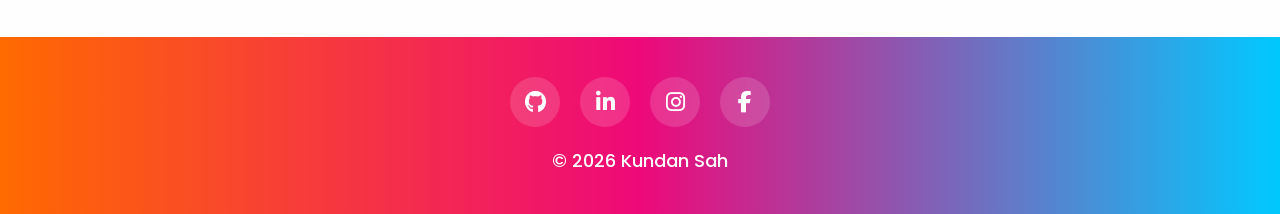
==== commit 315fe9ba: "Update index.html" ====
--- a/index.html
+++ b/index.html
@@ -200,25 +200,44 @@
 
 <section id="contact">
 
-<h2 class="title">
-Contact <span>Me</span>
-</h2>
-
-<div class="grid">
-
-<div class="contact">
-📧 kundansah322@gmail.com
-</div>
-
-<div class="contact">
-📱 +91 6287270044,+977 9812036365
-</div>
-
-<div class="contact">
-📍 Kathmandu, Nepal
-</div>
-
-</div>
+    <h2 class="title">Contact <span>Me</span></h2>
+
+    <div class="contact-container">
+
+        <div class="contact-info">
+
+            <div class="info-box">
+                <i class="fas fa-envelope"></i>
+                <span>kundansah322@gmail.com</span>
+            </div>
+
+            <div class="info-box">
+                <i class="fas fa-location-dot"></i>
+                <span>Kathmandu, Nepal</span>
+            </div>
+
+        </div>
+
+        <form class="contact-form"
+        action="https://formspree.io/f/xxxxxxxx"
+        method="POST">
+
+            <input type="text" name="name" placeholder="Name" required>
+
+            <input type="email" name="email" placeholder="Email" required>
+
+            <textarea name="message" rows="6"
+            placeholder="Message" required></textarea>
+
+            <button type="submit" class="btn">
+                Send Message
+            </button>
+
+        </form>
+
+    </div>
+
+</section>
 
 </section>
 <footer>
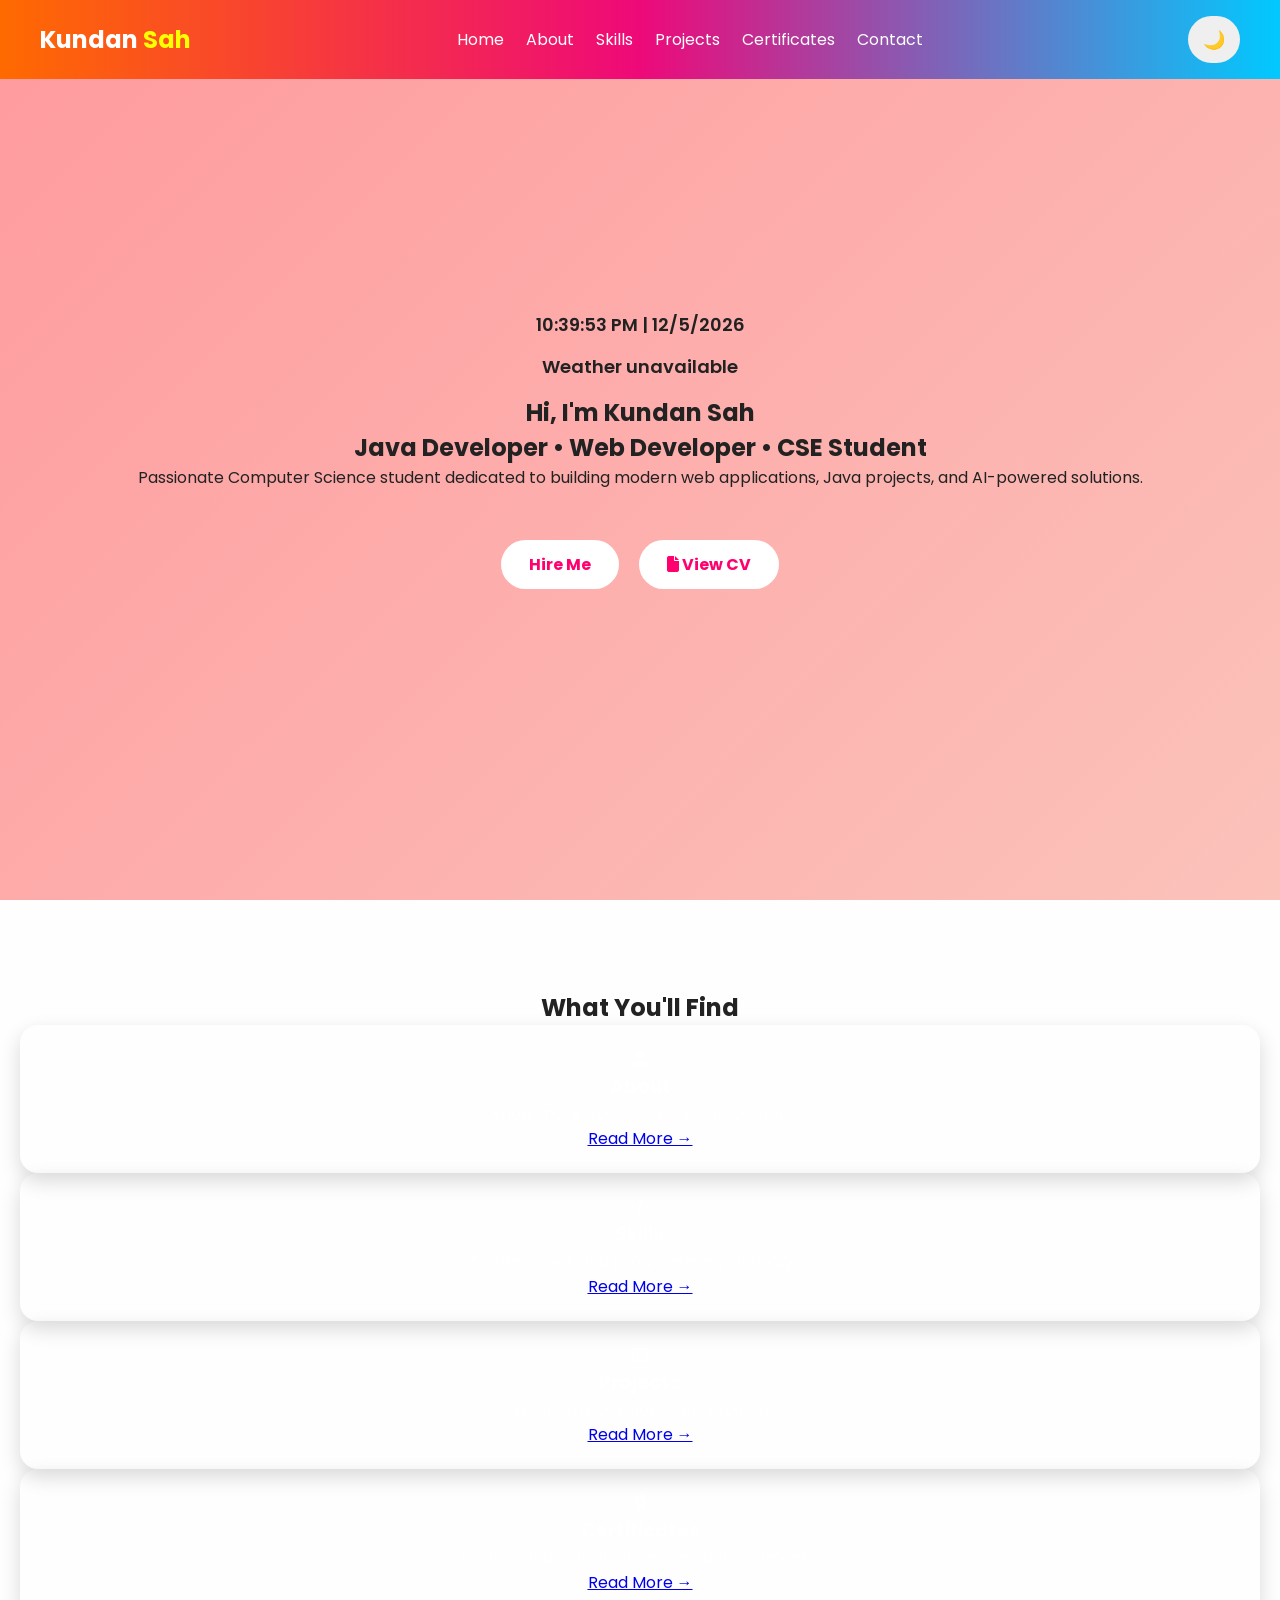
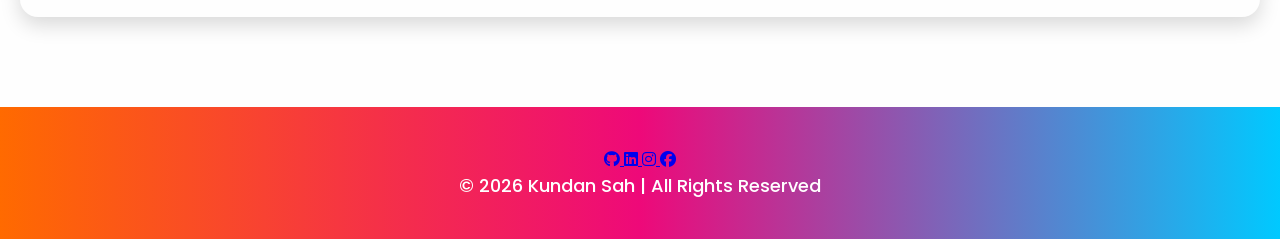
==== commit 9b492716: "Update index.html" ====
--- a/index.html
+++ b/index.html
@@ -1,13 +1,17 @@
 <!DOCTYPE html>
 <html lang="en">
 <head>
-   <link rel="stylesheet"
-href="https://cdnjs.cloudflare.com/ajax/libs/font-awesome/6.5.1/css/all.min.css">
-<title>Kundan Sah | Portfolio</title>
+    <meta charset="UTF-8">
+    <meta name="viewport" content="width=device-width, initial-scale=1.0">
+    <title>Kundan Sah | Portfolio</title>
 
-<link rel="stylesheet" href="style.css">
+    <link rel="stylesheet" href="style.css">
 
-<link href="https://fonts.googleapis.com/css2?family=Poppins:wght@300;400;600;700&display=swap" rel="stylesheet">
+    <link href="https://fonts.googleapis.com/css2?family=Poppins:wght@300;400;500;600;700&display=swap" rel="stylesheet">
+
+    <link rel="stylesheet"
+    href="https://cdnjs.cloudflare.com/ajax/libs/font-awesome/6.5.1/css/all.min.css">
+
 </head>
 
 <body>
@@ -20,14 +24,21 @@
 Kundan <span>Sah</span>
 </div>
 
-<ul>
+<ul class="nav-links">
 
-<li><a href="#home">Home</a></li>
-<li><a href="#skills">Skills</a></li>
-<li><a href="#projects">Projects</a></li>
-<li><a href="#certificates">Certificates</a></li>
-<li><a href="#about">About</a></li>
-<li><a href="#contact">Contact</a></li>
+<li><a href="index.html">Home</a></li>
+
+<li><a href="about.html">About</a></li>
+
+<li><a href="skills.html">Skills</a></li>
+
+<li><a href="projects.html">Projects</a></li>
+
+<li><a href="certificates.html">Certificates</a></li>
+
+<li><a href="contact.html">Contact</a></li>
+
+
 
 </ul>
 
@@ -37,232 +48,145 @@
 
 </header>
 
-<section class="hero" id="home">
+<section class="hero">
 
-<div class="hero-box">
+<div class="hero-content">
 
 <p id="clock"></p>
 
-<p id="weather">Loading weather...</p>
+<p id="weather">
+Loading weather...
+</p>
 
-<h1>Hi, I'm <span>Kundan Sah</span></h1>
+<h1>
+Hi, I'm <span>Kundan Sah</span>
+</h1>
 
-<p>CSE Student • Java Developer • Web Developer</p>
+<h2>
+Java Developer • Web Developer • CSE Student
+</h2>
+
+<p>
+
+Passionate Computer Science student dedicated to building modern web applications, Java projects, and AI-powered solutions.
+
+</p>
 
 <div class="hero-buttons">
-    <a href="#contact" class="btn">Hire Me</a>
 
-    <a href="cv.pdf" target="_blank" class="btn btn-outline">
-        <i class="fas fa-file-alt"></i> View CV
-    </a>
+<a href="contact.html" class="btn">
+Hire Me
+</a>
+
+<a href="cv.pdf" target="_blank" class="btn outline">
+
+<i class="fas fa-file"></i>
+
+View CV
+
+</a>
+
 </div>
 
 </div>
 
 </section>
 
-<section id="skills">
+<section class="quick">
 
-<h2 class="title">
-My <span>Skills</span>
+<h2>
+What You'll Find
 </h2>
 
-<div class="grid">
+<div class="cards">
 
-<div class="card c1">
-☕ Java Development
+<div class="card">
+
+<i class="fas fa-user"></i>
+
+<h3>About</h3>
+
+<p>
+Know more about me and my journey.
+</p>
+
+<a href="about.html">Read More →</a>
+
 </div>
 
-<div class="card c2">
-🌐 Web Development
+<div class="card">
+
+<i class="fas fa-code"></i>
+
+<h3>Skills</h3>
+
+<p>
+Technologies and programming languages.
+</p>
+
+<a href="skills.html">Read More →</a>
+
 </div>
 
-<div class="card c3">
-💻 DSA Practice
+<div class="card">
+
+<i class="fas fa-laptop-code"></i>
+
+<h3>Projects</h3>
+
+<p>
+Explore my development projects.
+</p>
+
+<a href="projects.html">Read More →</a>
+
 </div>
 
-<div class="card c4">
-⚙️ Backend Basics
+<div class="card">
+
+<i class="fas fa-award"></i>
+
+<h3>Certificates</h3>
+
+<p>
+Professional certifications and achievements.
+</p>
+
+<a href="certificates.html">Read More →</a>
+
 </div>
 
 </div>
 
 </section>
 
-<section id="projects">
+<footer>
 
-<h2 class="title">
-My <span>Projects</span>
-</h2>
+<div class="social">
 
-<div class="grid">
+<a href="https://github.com">
+<i class="fab fa-github"></i>
+</a>
 
-<div class="card p1">
-<h3>Bank Management System</h3>
-<p>Java banking operations.</p>
-</div>
+<a href="https://www.linkedin.com/in/kundan-sah-74170b344">
+<i class="fab fa-linkedin"></i>
+</a>
 
-<div class="card p2">
-<h3>Electricity Billing System</h3>
-<p>Bill calculation automation.</p>
-</div>
+<a href="https://instagram.com">
+<i class="fab fa-instagram"></i>
+</a>
 
-<div class="card p3">
-<h3>Chat Application</h3>
-<p>Real-time Java messaging.</p>
-</div>
-
-<div class="card p4">
-<h3>Library System</h3>
-<p>Issue & return tracking.</p>
-</div>
+<a href="https://facebook.com">
+<i class="fab fa-facebook"></i>
+</a>
 
 </div>
 
-</section>
-<!-- CERTIFICATES -->
-
-<section id="certificates">
-
-    <h2 class="title">
-        My <span>Certificates</span>
-    </h2>
-
-    <div class="grid">
-
-        <div class="certificate-card">
-            <a href="Business.jpg" target="_blank">
-                <img src="Business.jpg" alt="Coursera Certificate">
-            </a>
-
-            <div class="certificate-info">
-                <h3>London Business School</h3>
-                <p>Business For Good certification</p>
-            </div>
-        </div>
-
-       <div class="certificate-card">
-    <a href="IBMDesign.jpg" target="_blank">
-        <img src="IBMDesign.jpg" alt="IBM Data Science Orientation Certificate">
-    </a>
-
-    <div class="certificate-info">
-        <h3>IBM Data Science Orientation</h3>
-        <p>Issued by IBM & Coursera | Data Science Fundamentals and Career Orientation</p>
-    </div>
-</div>
-
-        <div class="certificate-card">
-            <a href="images/dsa-certificate.jpg" target="_blank">
-                <img src="images/dsa-certificate.jpg" alt="DSA Certificate">
-            </a>
-
-            <div class="certificate-info">
-                <h3>Data Structures & Algorithms</h3>
-                <p>Problem Solving & Competitive Programming</p>
-            </div>
-        </div>
-
-        <div class="certificate-card">
-            <a href="images/python-certificate.jpg" target="_blank">
-                <img src="images/python-certificate.jpg" alt="Python Certificate">
-            </a>
-
-            <div class="certificate-info">
-                <h3>Python Programming</h3>
-                <p>Python Fundamentals & Project Development</p>
-            </div>
-        </div>
-
-    </div>
-
-</section>
-
-<section id="about">
-
-<h2 class="title">
-About <span>Me</span>
-</h2>
-
-<div class="about-box">
-
 <p>
 
-<b>Hello! I'm Kundan Sah</b>, a Computer Science and Engineering student with a passion for building modern web applications and AI-driven solutions. I enjoy developing responsive, user-centric projects that solve real-world problems using technologies like Python, HTML, CSS, JavaScript, and Machine Learning. I believe in continuous learning, writing clean code, and creating meaningful digital experiences that make a difference.
-
-
+© 2026 Kundan Sah | All Rights Reserved
 
 </p>
-
-</div>
-
-</section>
-
-<section id="contact">
-
-    <h2 class="title">Contact <span>Me</span></h2>
-
-    <div class="contact-container">
-
-        <div class="contact-info">
-
-            <div class="info-box">
-                <i class="fas fa-envelope"></i>
-                <span>kundansah322@gmail.com</span>
-            </div>
-
-            <div class="info-box">
-                <i class="fas fa-location-dot"></i>
-                <span>Kathmandu, Nepal</span>
-            </div>
-
-        </div>
-
-        <form class="contact-form"
-        action="https://formspree.io/f/xxxxxxxx"
-        method="POST">
-
-            <input type="text" name="name" placeholder="Name" required>
-
-            <input type="email" name="email" placeholder="Email" required>
-
-            <textarea name="message" rows="6"
-            placeholder="Message" required></textarea>
-
-            <button type="submit" class="btn">
-                Send Message
-            </button>
-
-        </form>
-
-    </div>
-
-</section>
-
-</section>
-<footer>
-
-    <div class="footer-social">
-
-        <a href="https://github.com/" target="_blank">
-            <i class="fab fa-github"></i>
-        </a>
-
-        <a href="https://www.linkedin.com/in/kundan-sah-74170b344?utm_source=share_via&utm_content=profile&utm_medium=member_android" target="_blank">
-            <i class="fab fa-linkedin-in"></i>
-        </a>
-
-        <a href="https://www.instagram.com/kundan.sahh?igsh=MWd3ZDlkMjM3ejlvdg==" target="_blank">
-            <i class="fab fa-instagram"></i>
-        </a>
-
-        <a href="https://www.facebook.com/share/1CZFePq1vY/" target="_blank">
-            <i class="fab fa-facebook-f"></i>
-        </a>
-
-    </div>
-
-    <p>© 2026 Kundan Sah</p>
 
 </footer>
 
--- a/style.css
+++ b/style.css
@@ -478,4 +478,84 @@
 body.dark .btn-outline:hover{
     background:#00c3ff;
     color:#121212;
-}
+}.contact-container{
+    max-width:1000px;
+    margin:50px auto 0;
+    display:grid;
+    grid-template-columns:300px 1fr;
+    gap:40px;
+    align-items:start;
+}
+
+.contact-info{
+    display:flex;
+    flex-direction:column;
+    gap:20px;
+}
+
+.info-box{
+    display:flex;
+    align-items:center;
+    gap:15px;
+    padding:18px 20px;
+    background:#fff;
+    border-radius:12px;
+    box-shadow:0 8px 25px rgba(0,0,0,.08);
+}
+
+.info-box i{
+    width:45px;
+    height:45px;
+    border-radius:50%;
+    background:#ff0066;
+    color:#fff;
+    display:flex;
+    justify-content:center;
+    align-items:center;
+    font-size:18px;
+}
+
+.contact-form{
+    display:flex;
+    flex-direction:column;
+    gap:18px;
+}
+
+.contact-form input,
+.contact-form textarea{
+    width:100%;
+    padding:15px;
+    border:1px solid #ddd;
+    border-radius:10px;
+    font-size:16px;
+    outline:none;
+}
+
+.contact-form textarea{
+    resize:none;
+}
+
+.contact-form .btn{
+    width:180px;
+}
+
+body.dark .info-box{
+    background:#1e1e1e;
+}
+
+body.dark .contact-form input,
+body.dark .contact-form textarea{
+    background:#1e1e1e;
+    color:#fff;
+    border:1px solid #444;
+}
+
+@media(max-width:768px){
+    .contact-container{
+        grid-template-columns:1fr;
+    }
+
+    .contact-form .btn{
+        width:100%;
+    }
+}
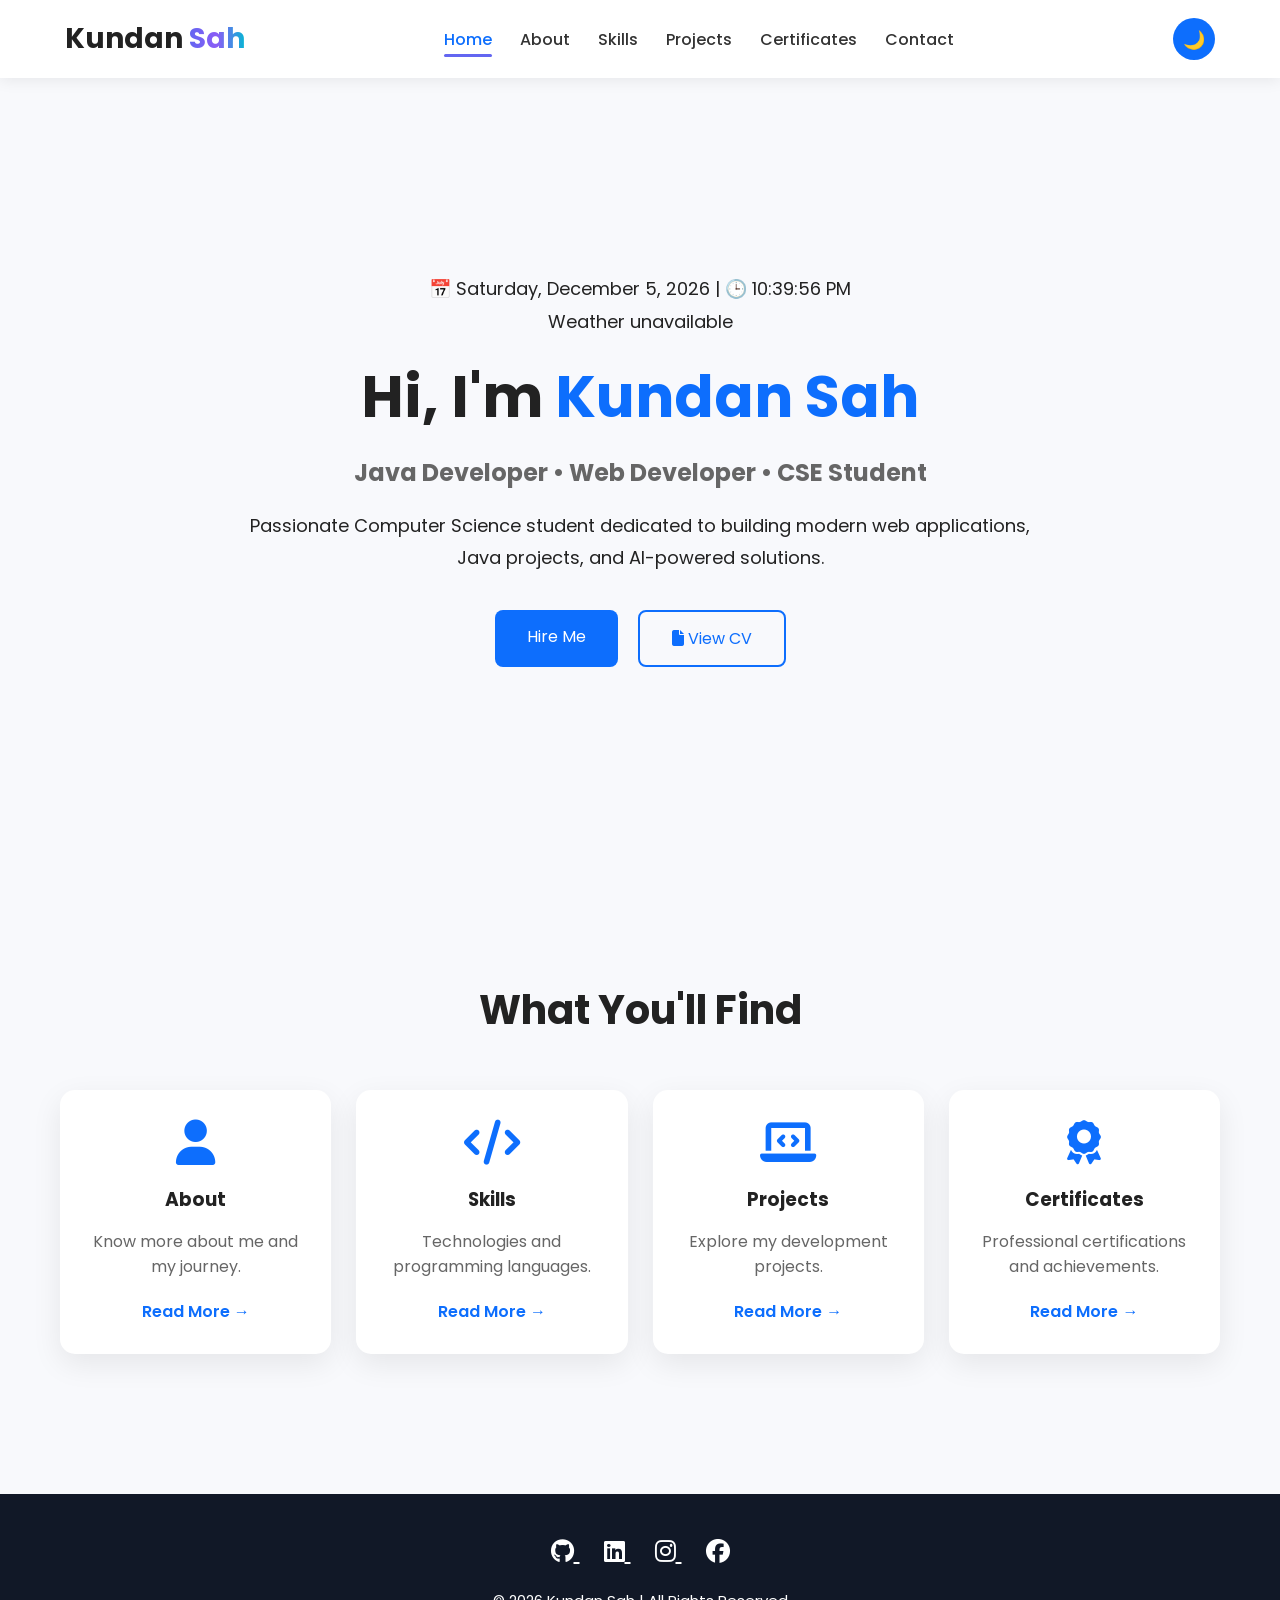
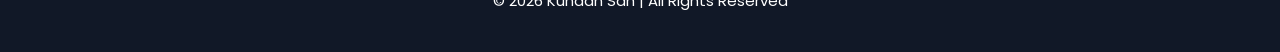
==== commit 9a3dabf2: "Update index.html" ====
--- a/index.html
+++ b/index.html
@@ -168,15 +168,15 @@
 <i class="fab fa-github"></i>
 </a>
 
-<a href="https://www.linkedin.com/in/kundan-sah-74170b344">
+        <a href="https://www.linkedin.com/in/kundan-sah-74170b344?utm_source=share_via&utm_content=profile&utm_medium=member_android" target="_blank">
 <i class="fab fa-linkedin"></i>
 </a>
 
-<a href="https://instagram.com">
+<a href="https://www.instagram.com/kundan.sahh?igsh=MWd3ZDlkMjM3ejlvdg==" target="_blank">
 <i class="fab fa-instagram"></i>
 </a>
 
-<a href="https://facebook.com">
+<a href="https://www.facebook.com/share/1CZFePq1vY/" target="_blank">
 <i class="fab fa-facebook"></i>
 </a>
 
--- a/style.css
+++ b/style.css
@@ -1,490 +1,589 @@
 *{
-margin:0;
-padding:0;
-box-sizing:border-box;
-font-family:'Poppins',sans-serif;
+    margin:0;
+    padding:0;
+    box-sizing:border-box;
+    font-family:'Poppins',sans-serif;
+    scroll-behavior:smooth;
 }
 
 body{
-background:#fefefe;
-color:#222;
-transition:.4s;
-}
-
-/* DARK MODE */
+    background:#f8f9fc;
+    color:#222;
+    transition:.4s;
+}
+
+/* Dark Mode */
 
 body.dark{
-
-background:#121212;
+    background:#111827;
+    color:#fff;
+}
+
+/* Header */
+
+/* ======================
+   NAVBAR
+====================== */
+
+header{
+
+position:fixed;
+
+top:0;
+
+left:0;
+
+width:100%;
+
+background:rgba(255,255,255,.9);
+
+backdrop-filter:blur(15px);
+
+box-shadow:0 2px 15px rgba(0,0,0,.08);
+
+z-index:1000;
+
+}
+
+body.dark header{
+
+background:rgba(15,23,42,.95);
+
+}
+
+nav{
+
+max-width:1200px;
+
+margin:auto;
+
+display:flex;
+
+justify-content:space-between;
+
+align-items:center;
+
+padding:18px 25px;
+
+}
+
+.logo{
+
+font-size:30px;
+
+font-weight:700;
+
+}
+
+.logo span{
+
+background:linear-gradient(90deg,#6366F1,#8B5CF6,#06B6D4);
+
+-webkit-background-clip:text;
+
+-webkit-text-fill-color:transparent;
+
+}
+
+.nav-links{
+
+display:flex;
+
+align-items:center;
+
+gap:28px;
+
+list-style:none;
+
+}
+
+.nav-links a{
+
+text-decoration:none;
+
+font-weight:500;
+
+color:#333;
+
+position:relative;
+
+transition:.3s;
+
+}
+
+body.dark .nav-links a{
+
 color:white;
 
 }
 
-/* NAV */
-
-header{
-
-position:fixed;
+/* Hover Line */
+
+.nav-links a::after{
+
+content:"";
+
+position:absolute;
+
+left:0;
+
+bottom:-6px;
+
+width:0;
+
+height:3px;
+
+background:#6366F1;
+
+transition:.3s;
+
+border-radius:5px;
+
+}
+
+.nav-links a:hover::after,
+
+.nav-links a.active::after{
+
 width:100%;
-z-index:1000;
-
-background:linear-gradient(90deg,#ff6a00,#ee0979,#00c9ff);
-
-}
-
-nav{
-
-display:flex;
-justify-content:space-between;
-align-items:center;
-padding:16px 40px;
-
-}
+
+}
+
+.nav-links a:hover{
+
+color:#6366F1;
+
+}
+
+
+#themeToggle{
+
+margin-left:20px;
+
+width:45px;
+
+height:45px;
+
+border:none;
+
+border-radius:50%;
+
+background:#6366F1;
+
+color:white;
+
+cursor:pointer;
+
+font-size:18px;
+
+transition:.3s;
+
+}
+
+#themeToggle:hover{
+
+transform:rotate(180deg);
+
+}
+/* Logo */
 
 .logo{
-
-color:white;
-font-size:24px;
-font-weight:700;
-
+    font-size:28px;
+    font-weight:700;
 }
 
 .logo span{
-
-color:yellow;
-
-}
+    color:#0d6efd;
+}
+
+/* Menu */
 
 nav ul{
-
-display:flex;
-list-style:none;
-gap:22px;
-
-}
-
-nav a{
-
-color:white;
-text-decoration:none;
-
-}
+    display:flex;
+    list-style:none;
+    gap:30px;
+    align-items:center;
+}
+
+nav ul li{
+    position:relative;
+}
+
+nav ul li a{
+    text-decoration:none;
+    color:inherit;
+    font-weight:500;
+    transition:.3s;
+}
+
+nav ul li a:hover,
+nav ul li a.active{
+    color:#0d6efd;
+}
+
+/* Dropdown */
+
+
+
+/* Theme Button */
 
 #themeToggle{
-
-padding:10px 15px;
-border:none;
-border-radius:30px;
-cursor:pointer;
-font-size:18px;
-
-}
-
-/* HERO */
+    border:none;
+    background:#0d6efd;
+    color:#fff;
+    width:42px;
+    height:42px;
+    border-radius:50%;
+    cursor:pointer;
+    font-size:18px;
+}
+
+/* Hero */
 
 .hero{
-
-height:100vh;
-
-display:flex;
-justify-content:center;
-align-items:center;
-text-align:center;
-
-background:linear-gradient(
-135deg,
-#ff9a9e,
-#fad0c4,
-#a1c4fd,
-#c2e9fb
-);
-
-background-size:400% 400%;
-
-animation:gradient 8s ease infinite;
-
-}
-
-@keyframes gradient{
-
-0%{background-position:0% 50%;}
-50%{background-position:100% 50%;}
-100%{background-position:0% 50%;}
-
-}
-
-.hero-box h1{
-
-font-size:3rem;
-
-}
-
-.hero-box span{
-
-color:#ff006e;
-
-}
-
-#clock,#weather{
-
-font-size:18px;
-margin-bottom:15px;
-font-weight:600;
-
-}
-
-.btn{
-
-display:inline-block;
-
-margin-top:20px;
-
-padding:12px 28px;
-
-background:white;
-
-color:#ff006e;
-
-border-radius:40px;
-
-text-decoration:none;
-
-font-weight:700;
-
-}
-
-/* SECTIONS */
-
-section{
-
-padding:90px 20px;
-text-align:center;
-
-}
-
-.title{
-
-font-size:2.5rem;
-
-}
-
-.title span{
-
-color:#ff006e;
-
-}
-
-/* GRID */
-
-.grid{
-
-display:grid;
-
-grid-template-columns:
-repeat(auto-fit,minmax(220px,1fr));
-
-gap:20px;
-
-margin-top:35px;
-
-}
-
-.card{
-
-padding:22px;
-
-border-radius:18px;
-
-color:white;
-
-transition:.3s;
-
-box-shadow:0 8px 20px rgba(0,0,0,.15);
-
-}
-
-.card:hover{
-
-transform:translateY(-10px);
-
-}
-
-/* COLORS */
-
-.c1{
-background:linear-gradient(135deg,#ff512f,#dd2476);
-}
-
-.c2{
-background:linear-gradient(135deg,#24c6dc,#514a9d);
-}
-
-.c3{
-background:linear-gradient(135deg,#f7971e,#ffd200);
-}
-
-.c4{
-background:linear-gradient(135deg,#56ab2f,#a8e063);
-}
-
-.p1{
-background:linear-gradient(135deg,#667eea,#764ba2);
-}
-
-.p2{
-background:linear-gradient(135deg,#f7971e,#ff6a00);
-}
-
-.p3{
-background:linear-gradient(135deg,#00c9ff,#92fe9d);
-}
-
-.p4{
-background:linear-gradient(135deg,#ee0979,#ff6a00);
-}
-
-.about-box{
-
-background:linear-gradient(135deg,#a18cd1,#fbc2eb);
-
-padding:30px;
-
-border-radius:18px;
-
-max-width:800px;
-
-margin:auto;
-
-color:white;
-
-}
-
-.contact{
-
-background:linear-gradient(135deg,#00c9ff,#92fe9d);
-
-padding:20px;
-
-border-radius:18px;
-
-color:white;
-
-font-weight:700;
-
-}
-
-footer{
-
-background:linear-gradient(90deg,#ff6a00,#ee0979,#00c9ff);
-
-padding:22px;
-
-color:white;
-
-}
-.social-links{
+    min-height:100vh;
     display:flex;
     justify-content:center;
     align-items:center;
+    padding:120px 20px 80px;
+    text-align:center;
+}
+
+.hero-content{
+    max-width:800px;
+}
+
+.hero h1{
+    font-size:58px;
+    margin:15px 0;
+}
+
+.hero h1 span{
+    color:#0d6efd;
+}
+
+.hero h2{
+    font-size:24px;
+    color:#666;
+    margin-bottom:20px;
+}
+
+body.dark .hero h2{
+    color:#bbb;
+}
+
+.hero p{
+    font-size:18px;
+    line-height:1.8;
+}
+
+/* Buttons */
+
+.hero-buttons{
+    margin-top:35px;
+    display:flex;
+    justify-content:center;
     gap:20px;
-    margin-top:40px;
-}
-
-.social-links a{
-    width:60px;
-    height:60px;
-    border-radius:50%;
+    flex-wrap:wrap;
+}
+
+.btn{
+    background:#0d6efd;
+    color:#fff;
+    text-decoration:none;
+    padding:14px 32px;
+    border-radius:8px;
+    transition:.3s;
+}
+
+.btn:hover{
+    transform:translateY(-3px);
+}
+
+.outline{
+    background:transparent;
+    border:2px solid #0d6efd;
+    color:#0d6efd;
+}
+
+/* Quick Section */
+
+.quick{
+    padding:80px 20px;
+    max-width:1200px;
+    margin:auto;
+}
+
+.quick h2{
+    text-align:center;
+    font-size:40px;
+    margin-bottom:50px;
+}
+
+.cards{
+    display:grid;
+    grid-template-columns:repeat(auto-fit,minmax(250px,1fr));
+    gap:25px;
+}
+
+.card{
+    background:#fff;
+    padding:30px;
+    border-radius:15px;
+    text-align:center;
+    box-shadow:0 10px 30px rgba(0,0,0,.08);
+    transition:.3s;
+}
+
+body.dark .card{
+    background:#1f2937;
+}
+
+.card:hover{
+    transform:translateY(-10px);
+}
+
+.card i{
+    font-size:45px;
+    color:#0d6efd;
+    margin-bottom:20px;
+}
+
+.card h3{
+    margin-bottom:15px;
+}
+
+.card p{
+    color:#666;
+    margin-bottom:20px;
+}
+
+body.dark .card p{
+    color:#bbb;
+}
+
+.card a{
+    color:#0d6efd;
+    text-decoration:none;
+    font-weight:600;
+}/* ===========================
+   COMMON PAGE SECTION
+=========================== */
+
+.page{
+    max-width:1200px;
+    margin:120px auto 60px;
+    padding:20px;
+}
+
+.page h1{
+    text-align:center;
+    font-size:42px;
+    margin-bottom:40px;
+}
+
+.page h1 span{
+    color:#0d6efd;
+}
+
+/* ===========================
+   ABOUT PAGE
+=========================== */
+
+.about-container{
     display:flex;
     align-items:center;
     justify-content:center;
+    gap:50px;
+    flex-wrap:wrap;
+}
+
+.about-image img{
+    width:320px;
+    border-radius:20px;
+    box-shadow:0 10px 25px rgba(0,0,0,.15);
+}
+
+.about-content{
+    flex:1;
+    min-width:300px;
+}
+
+.about-content h2{
+    margin-bottom:15px;
+    color:#0d6efd;
+}
+
+.about-content p{
+    line-height:1.9;
+    font-size:17px;
+    color:#555;
+}
+
+body.dark .about-content p{
+    color:#ddd;
+}
+
+/* ===========================
+   SKILLS
+=========================== */
+
+.skills-grid{
+    display:grid;
+    grid-template-columns:repeat(auto-fit,minmax(250px,1fr));
+    gap:25px;
+}
+
+.skill-card{
+    background:#fff;
+    border-radius:15px;
+    padding:30px;
+    text-align:center;
+    box-shadow:0 8px 20px rgba(0,0,0,.08);
+    transition:.3s;
+}
+
+body.dark .skill-card{
+    background:#1f2937;
+}
+
+.skill-card:hover{
+    transform:translateY(-8px);
+}
+
+.skill-card i{
+    font-size:45px;
+    color:#0d6efd;
+    margin-bottom:20px;
+}
+
+.skill-card h3{
+    margin-bottom:10px;
+}
+
+.skill-card p{
+    color:#666;
+}
+
+body.dark .skill-card p{
+    color:#ccc;
+}
+
+/* ===========================
+   PROJECTS
+=========================== */
+
+.projects-grid{
+    display:grid;
+    grid-template-columns:repeat(auto-fit,minmax(300px,1fr));
+    gap:30px;
+}
+
+.project-card{
+    background:#fff;
+    border-radius:15px;
+    overflow:hidden;
+    box-shadow:0 10px 25px rgba(0,0,0,.08);
+    transition:.3s;
+}
+
+body.dark .project-card{
+    background:#1f2937;
+}
+
+.project-card:hover{
+    transform:translateY(-10px);
+}
+
+.project-card img{
+    width:100%;
+    height:220px;
+    object-fit:cover;
+}
+
+.project-content{
+    padding:25px;
+}
+
+.project-content h3{
+    margin-bottom:12px;
+}
+
+.project-content p{
+    color:#666;
+    margin-bottom:20px;
+}
+
+body.dark .project-content p{
+    color:#ccc;
+}
+
+.project-btn{
+    display:inline-block;
+    padding:10px 18px;
+    background:#0d6efd;
+    color:#fff;
     text-decoration:none;
-    color:white;
-    font-size:24px;
-    transition:0.4s;
-    box-shadow:0 5px 15px rgba(0,0,0,0.2);
-}
-
-.github{
-    background:#24292e;
-}
-
-.linkedin{
-    background:#0077b5;
-}
-
-.instagram{
-    background:linear-gradient(
-    45deg,
-    #f09433,
-    #e6683c,
-    #dc2743,
-    #cc2366,
-    #bc1888
-    );
-}
-
-.facebook{
-    background:#1877f2;
-}
-
-.social-links a:hover{
-    transform:translateY(-8px) scale(1.1);
-    box-shadow:0 10px 25px rgba(0,0,0,0.3);
-}footer{
-    background:linear-gradient(
-    90deg,
-    #ff6a00,
-    #ee0979,
-    #00c9ff
-    );
-
-    padding:40px 20px;
-    text-align:center;
-    color:white;
-}
-
-.footer-social{
-    display:flex;
-    justify-content:center;
-    align-items:center;
-    gap:20px;
-    margin-bottom:20px;
-}
-
-.footer-social a{
-    width:50px;
-    height:50px;
-    border-radius:50%;
-    background:rgba(255,255,255,0.15);
-
-    display:flex;
-    justify-content:center;
-    align-items:center;
-
-    color:white;
-    font-size:22px;
-    text-decoration:none;
-
-    transition:0.4s ease;
-}
-
-.footer-social a:hover{
-    transform:translateY(-8px) scale(1.1);
-    background:white;
-    color:#ff006e;
-}
-
-footer p{
-    font-size:18px;
-    font-weight:500;
-}/* CERTIFICATES */
-
-/* CERTIFICATES */
+    border-radius:8px;
+}
+
+/* ===========================
+   CERTIFICATES
+=========================== */
+
+.certificates-grid{
+    display:grid;
+    grid-template-columns:repeat(auto-fit,minmax(280px,1fr));
+    gap:30px;
+}
 
 .certificate-card{
-    background:white;
-    border-radius:20px;
+    background:#fff;
+    border-radius:15px;
     overflow:hidden;
-    box-shadow:0 15px 35px rgba(0,0,0,0.15);
-    transition:0.4s;
-    border:4px solid transparent;
-    background-image:
-    linear-gradient(white,white),
-    linear-gradient(135deg,#ff6a00,#ee0979,#00c9ff);
-    background-origin:border-box;
-    background-clip:padding-box,border-box;
+    box-shadow:0 8px 20px rgba(0,0,0,.08);
+    transition:.3s;
 }
 
 body.dark .certificate-card{
-    background:#1e1e1e;
+    background:#1f2937;
 }
 
 .certificate-card:hover{
-    transform:translateY(-12px) scale(1.02);
-    box-shadow:0 25px 50px rgba(0,0,0,0.25);
+    transform:translateY(-8px);
 }
 
 .certificate-card img{
     width:100%;
-    height:260px;
+    height:220px;
     object-fit:cover;
-    display:block;
-    transition:.4s;
-}
-
-.certificate-card:hover img{
-    transform:scale(1.05);
 }
 
 .certificate-info{
     padding:20px;
-    text-align:center;
 }
 
 .certificate-info h3{
-    color:#ff006e;
     margin-bottom:10px;
-    font-size:22px;
 }
 
 .certificate-info p{
     color:#666;
+    font-size:15px;
 }
 
 body.dark .certificate-info p{
-    color:#ddd;
-}.hero-buttons{
-    display: flex;
-    justify-content: center;   /* Centers buttons horizontally */
-    align-items: center;
-    gap: 20px;
-    margin-top: 30px;
-    flex-wrap: wrap;
-}
-}
-
-.btn{
-    display:inline-block;
-    padding:12px 28px;
-    background:#0077ff;
-    color:#fff;
-    text-decoration:none;
-    border-radius:30px;
-    font-weight:600;
-    transition:.3s;
-}
-
-.btn:hover{
-    transform:translateY(-3px);
-    box-shadow:0 10px 20px rgba(0,0,0,.2);
-}
-
-.btn-outline{
-    background:transparent;
-    border:2px solid #0077ff;
-    color:#0077ff;
-}
-
-.btn-outline:hover{
-    background:#0077ff;
-    color:#fff;
-}
-
-body.dark .btn-outline{
-    border-color:#00c3ff;
-    color:#00c3ff;
-}
-
-body.dark .btn-outline:hover{
-    background:#00c3ff;
-    color:#121212;
-}.contact-container{
-    max-width:1000px;
-    margin:50px auto 0;
+    color:#ccc;
+}
+
+/* ===========================
+   CONTACT
+=========================== */
+
+.contact-container{
     display:grid;
-    grid-template-columns:300px 1fr;
+    grid-template-columns:1fr 1fr;
     gap:40px;
-    align-items:start;
 }
 
 .contact-info{
@@ -497,65 +596,277 @@
     display:flex;
     align-items:center;
     gap:15px;
-    padding:18px 20px;
     background:#fff;
+    padding:20px;
     border-radius:12px;
-    box-shadow:0 8px 25px rgba(0,0,0,.08);
+    box-shadow:0 8px 20px rgba(0,0,0,.08);
+}
+
+body.dark .info-box{
+    background:#1f2937;
 }
 
 .info-box i{
-    width:45px;
-    height:45px;
-    border-radius:50%;
-    background:#ff0066;
-    color:#fff;
-    display:flex;
-    justify-content:center;
-    align-items:center;
-    font-size:18px;
+    color:#0d6efd;
+    font-size:24px;
 }
 
 .contact-form{
     display:flex;
     flex-direction:column;
-    gap:18px;
+    gap:20px;
 }
 
 .contact-form input,
 .contact-form textarea{
-    width:100%;
     padding:15px;
     border:1px solid #ddd;
-    border-radius:10px;
+    border-radius:8px;
+    outline:none;
     font-size:16px;
-    outline:none;
-}
-
-.contact-form textarea{
-    resize:none;
-}
-
-.contact-form .btn{
-    width:180px;
-}
-
-body.dark .info-box{
-    background:#1e1e1e;
 }
 
 body.dark .contact-form input,
 body.dark .contact-form textarea{
-    background:#1e1e1e;
+    background:#1f2937;
     color:#fff;
     border:1px solid #444;
 }
 
+.contact-form button{
+    border:none;
+    cursor:pointer;
+}
+
+/* ===========================
+   FOOTER
+=========================== */
+
+footer{
+    background:#111827;
+    color:#fff;
+    text-align:center;
+    padding:40px 20px;
+    margin-top:60px;
+}
+
+.social{
+    margin-bottom:20px;
+}
+
+.social a{
+    color:#fff;
+    font-size:24px;
+    margin:0 12px;
+    transition:.3s;
+}
+
+.social a:hover{
+    color:#0d6efd;
+}
+
+footer p{
+    font-size:15px;
+}
+
+/* ===========================
+   RESPONSIVE
+=========================== */
+
+@media(max-width:900px){
+
+nav{
+    flex-direction:column;
+    gap:20px;
+}
+
+nav ul{
+    flex-wrap:wrap;
+    justify-content:center;
+}
+
+.hero h1{
+    font-size:42px;
+}
+
+.hero h2{
+    font-size:20px;
+}
+
+.contact-container{
+    grid-template-columns:1fr;
+}
+
+.about-container{
+    flex-direction:column;
+    text-align:center;
+}
+
+}
+
+@media(max-width:600px){
+
+.hero{
+    padding:140px 20px 80px;
+}
+
+.hero h1{
+    font-size:34px;
+}
+
+.hero h2{
+    font-size:18px;
+}
+
+.hero-buttons{
+    flex-direction:column;
+}
+
+.btn{
+    width:100%;
+}
+
+.page h1,
+.quick h2{
+    font-size:32px;
+}
+
+.cards,
+.skills-grid,
+.projects-grid,
+.certificates-grid{
+    grid-template-columns:1fr;
+}
+
+}
+.skill-card{
+    text-align:center;
+}
+
+.skill-card i{
+    font-size:50px;
+    color:#0d6efd;
+    margin-bottom:15px;
+}
+
+.skill-card h3{
+    margin-bottom:10px;
+}
+
+.skill-card:hover i{
+    transform:scale(1.15);
+    transition:.3s;
+}
+.project-buttons{
+    margin-top:20px;
+    display:flex;
+    gap:12px;
+    flex-wrap:wrap;
+}
+
+.project-btn{
+    padding:10px 18px;
+    border-radius:8px;
+    text-decoration:none;
+    color:#fff;
+    background:#0d6efd;
+    transition:.3s;
+    font-size:15px;
+}
+
+.project-btn:hover{
+    transform:translateY(-3px);
+}
+
+.project-btn.demo{
+    background:#198754;
+}
+.certificate-card{
+    overflow:hidden;
+}
+
+.certificate-card img{
+    transition:.4s;
+}
+
+.certificate-card:hover img{
+    transform:scale(1.05);
+}
+
+.certificate-info{
+    padding:20px;
+}
+
+.certificate-info p{
+    margin:8px 0;
+    line-height:1.6;
+}
+/* ==========================
+   CONTACT SOCIAL LINKS
+========================== */
+
+.social-contact{
+    display:flex;
+    justify-content:center;
+    gap:20px;
+    flex-wrap:wrap;
+    margin-top:30px;
+}
+
+.social-contact a{
+    text-decoration:none;
+    background:#0d6efd;
+    color:#fff;
+    padding:15px 28px;
+    border-radius:10px;
+    transition:.3s;
+    font-weight:500;
+}
+
+.social-contact a i{
+    margin-right:8px;
+}
+
+.social-contact a:hover{
+    transform:translateY(-5px);
+}
+
 @media(max-width:768px){
-    .contact-container{
-        grid-template-columns:1fr;
-    }
-
-    .contact-form .btn{
-        width:100%;
-    }
-}
+
+.social-contact{
+    flex-direction:column;
+}
+
+.social-contact a{
+    width:100%;
+    text-align:center;
+}
+
+}
+@media(max-width:900px){
+
+nav{
+
+flex-direction:column;
+
+gap:20px;
+
+}
+
+.nav-links{
+
+flex-wrap:wrap;
+
+justify-content:center;
+
+gap:18px;
+
+}
+
+.logo{
+
+font-size:26px;
+
+}
+
+}
